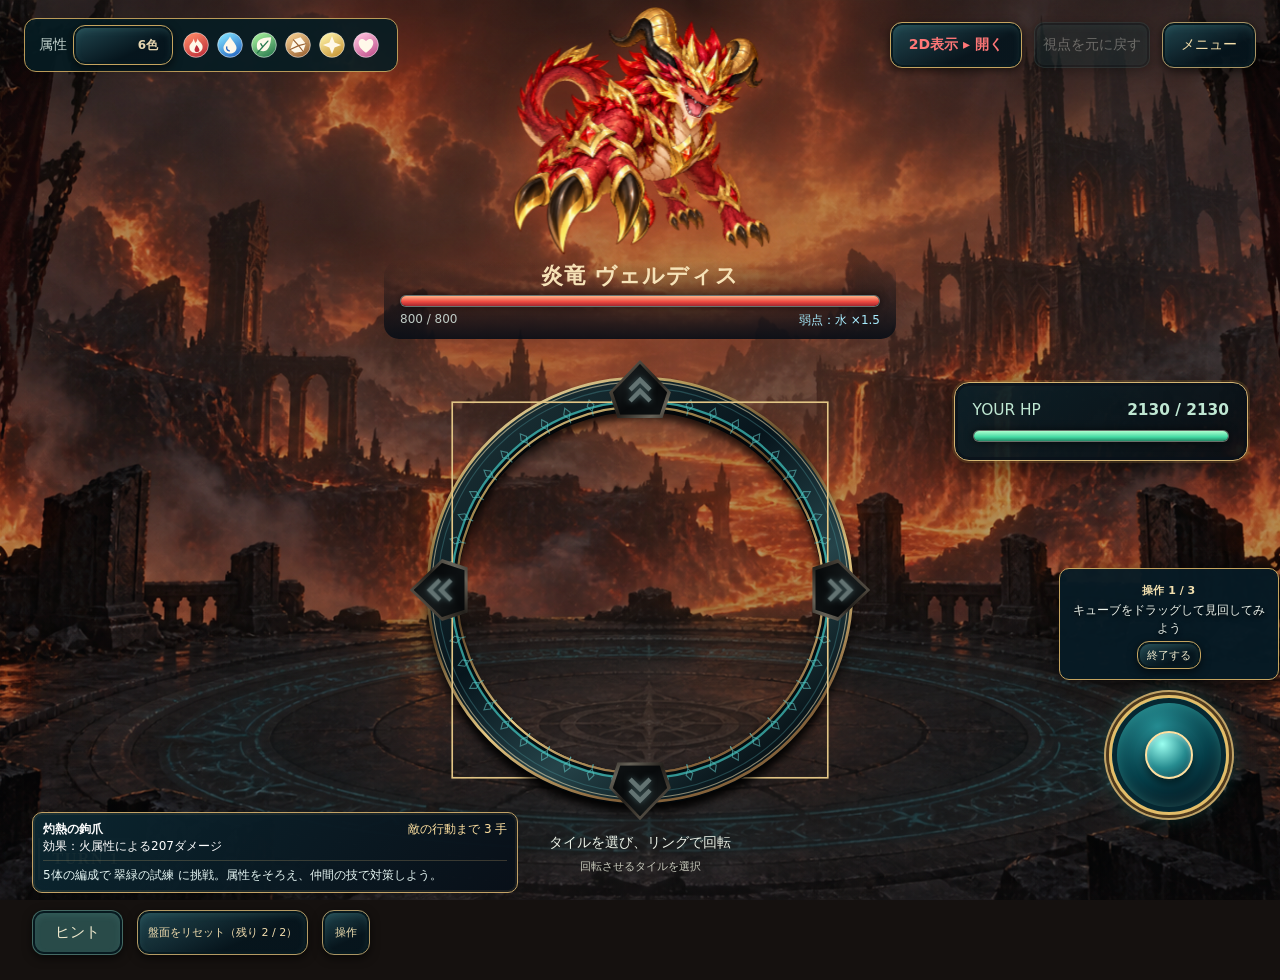
==== index.html @ c839b2e4 "Release stale pointer gestures without blocking cube controls" ====
<!doctype html>
<html lang="ja">
<head><base href="./stick/"><meta charset="utf-8"><meta name="viewport" content="width=device-width,initial-scale=1"><meta http-equiv="Cache-Control" content="no-cache, no-store, must-revalidate"><meta http-equiv="Pragma" content="no-cache"><meta http-equiv="Expires" content="0"><title>ルビモン — ルービックモンスター</title><link rel="stylesheet" href="styles.css?v=touch-arrow-queue-1"><style>#moveGuide,.board-help{display:none!important}</style></head>
<body><main>
<header><div><small>RUBIC MONSTERS</small><h1>ルビモン <span>ルービックモンスター</span></h1></div><span id="stage">BATTLE 1 / 3</span></header>
<canvas id="scene" aria-label="属性アイコンが並ぶ円図と3Dキューブ。回転ボタンで同属性を3つそろえます。"></canvas>
<section id="moveGuide" class="move-guide" aria-label="回転ガイド"><strong id="guideText" role="status">円の線・玉・キューブをタッチして回す層を選択</strong><div id="layerChoices"></div><div class="guide-actions"><button id="guideCCW">↺ 反時計回り</button><button id="guideCW">↻ 時計回り</button><button id="guideCancel">選択解除</button></div><small>水色が動く範囲。方向ボタンにカーソルを合わせると移動先を表示。時計回りは選んだ面を正面から見た向きです。</small></section>
<section class="panel">
<details class="squad-panel" open><summary>5体編成・ダンジョン／バランス試作</summary><p>異なる5体を選択。各キャラの固有能力は常時、技は1つ・クールタイム制。キャラ説明は基準値で、調整値は適用中の集計と戦闘に反映。変更は「編成で開始」で反映。</p><div id="squadSlots"></div><label>ダンジョン <select id="dungeonSelect"></select></label><button id="applySquad">編成で開始</button><p id="squadStats"></p><p id="dungeonTip"></p><small>編成にいない属性はそろえても攻撃なし（回復パネルはチーム回復力で回復）。雷は黄色。闇・鋼を使う場合はHard推奨。</small><details><summary>調整パラメータ・攻略比較</summary><div id="balanceKnobs"></div><button id="compareTeams">同じ条件で編成比較</button><div id="balanceReport" role="status"></div><p>比較条件：各編成が持つ攻撃属性を1列ずつ、各1回成立させた場合。盤面確率・技・耐久を含まない指標で、勝率ではありません。</p></details><details><summary>育成・課金設計の試案（実課金なし）</summary><p>全15体を試用開放。恒久的な攻撃力課金ではなく、攻略で獲得する別能力キャラによる編成の選択肢を中心にする。課金候補は攻略でも入手できるキャラの早期解放、外見・演出・編成保存枠。限定の必須能力や無敵の課金連打は作らない。</p><p>仮経済：1クリア30〜50素材、キャラ解放200素材（4〜7回）。初期キャラだけでも固定ダメージ・回復・妨害解除を用意。継続率・攻略率・編成偏りを実測してから価格や販売方式を検討する。売上効果は未検証。</p></details></details>
<section class="squad-skills"><strong>仲間の技</strong><div id="squadSkills"></div></section>
<div class="difficulty-settings"><label>難易度 <select id="difficulty"><option value="easy">Easy · 4色</option><option value="normal" selected>Normal · 6色</option><option value="hard">Hard · 9色</option></select></label><button id="applyDifficulty">この難易度で開始</button><small id="difficultyInfo">Normal · 6色で対戦中</small></div>
<button id="tutorialStart" class="tutorial-start">▶ 遊び方デモを見る</button>
<section class="rule-panel"><label>攻撃の基本条件 <select id="attackRule"><option value="all">すべての面</option><option value="visible">上・前・右の3面</option><option value="front">前面だけ</option></select></label><small>変更は次の対戦開始時に反映。色数とは別に難易度を調整できます。</small><p id="ruleStatus" role="status"></p><p id="obstacleStatus"></p><small id="enemyIntent"></small></section>
<section id="tutorial" class="tutorial" hidden aria-label="遊び方デモ">
<div class="tutorial-heading"><strong id="tutorialTitle"></strong><button id="tutorialExit">デモを終了</button></div>
<p id="tutorialText" aria-live="polite"></p><div class="turn-dots" id="turnDots"></div><button id="tutorialNext">次へ</button>
</section>
<section class="enemy-card"><span class="enemy-type" id="enemyElement"></span><div class="monster" id="monster"></div><h2 id="enemyName"></h2><div class="bar"><div id="enemyBar"></div></div><div class="hp-caption"><span id="enemyHp"></span><span id="weakness"></span></div><div id="damageText"></div></section>
<div class="player-hp"><span>YOUR HP</span><strong id="playerHp"></strong><div class="bar"><div id="playerBar"></div></div></div>
<div id="party" class="party"></div>
<section class="board-skills"><strong>キャラクタースキル</strong><div><button id="convertSkill">ウンディーネ：赤 → 青</button><button id="shuffleSkill">シルフ：シャッフル</button><button id="clockSkill">クロノ：このターン＋2手</button><button id="cleanseSkill">リベラ：妨害を全解除</button><button id="openSkill">アストラ：全ての面を解放</button></div><small>各2回／全3戦。手数消費なし。クロノは1ターン1回。全ての面の解放はこのターンだけ。スキル使用後は戻す履歴をリセット。</small></section>
<div class="readout"><span id="status" role="status"></span><span id="count"></span></div>
<button id="attack" class="attack">精霊攻撃</button>
<div id="battleLog" role="status"></div>
<div class="settings"><label>回転速度 <select id="speed"><option value="1100">ゆっくり</option><option value="650" selected>標準</option><option value="300">速い</option></select></label><label>敵の妨害 <select id="enemyObstacles"><option value="off" selected>OFF（初期値）</option><option value="on">ON</option></select></label><small>変更はすぐ反映。OFFにすると現在の妨害も解除します。敵の通常攻撃は継続します。</small><span>毎手自動攻撃 → 3手で敵が行動</span></div>
<div id="controls" class="controls"></div>
<div class="actions"><button id="undo">1手戻す</button><button id="hint">ヒント</button><button id="rescue" title="1戦2回。手数消費なし。色を再生成し、妨害・一時変換を解除。HP・技の待ち時間は戻しません。">再配置 2 / 2</button><button id="passTurn" hidden>敵の手番へ</button><button id="reset">最初から遊ぶ</button></div><p id="boardProof" role="status" style="font-size:11px;line-height:1.7;color:#dbcca7;order:9"></p>
<details class="obstacle-lab"><summary>試作ラボ：敵の妨害をすぐ試す</summary><p>手動テスト用です。敵の妨害設定がOFFでも、このボタンを押すと現在の盤面に妨害を発生させます。敵が自動で妨害するのは設定がONの場合だけです。</p><div><button data-obstacle="lock">ブロック固定</button><button data-obstacle="jam">お邪魔3個</button><button data-obstacle="seal">前面上段を封印</button><button data-obstacle="restrict">前面以外の攻撃禁止</button></div></details>
<details><summary>遊び方・妨害ルール</summary><p>1手回すたびに自動で攻撃・回復・面の技を判定します。通常は3手目の判定終了後に敵が行動します。クロノで敵が行動するまでの手数を2手増やせます。技だけの使用は手数を消費しません。攻撃結果が確定するため「1手戻す」は使えません。</p><p>攻撃可能な面で同属性3個の縦・横1列がそろうと攻撃。1面9個は通常攻撃3倍（旧デモのみ5倍）。ノクスは闇1面で現在HP割合攻撃も追加。対象外の面・封印されたマスを含む列・お邪魔石は攻撃も消去もできません。</p><p>固定されたブロックを含む層は回転できません。お邪魔石（×）は回せますが攻撃不可。列の封印はマスの位置に残り、移動してきた属性にも作用します。固定・封印・面制限は2ターン、お邪魔は解除まで残ります。</p><p>リベラは全妨害を解除し、お邪魔を通常属性に変えます。アストラは基本条件・敵の面制限をこのターンだけ無視できますが、列の封印や固定は解除しません。今回の試作はダンジョンごとに1戦。設定変更・再開始でHPとクールタイムを初期化します。</p></details>
</section></main><script src="engine.js?v=variable-cube-1"></script><script src="battle.js?v=even-lock-2"></script><script src="team.js?v=new-tactical-heroes-1"></script><script src="balance.js?v=combo-refill-1"></script><script src="portraits.js?v=simple-glyphs-2"></script><script src="game.js?v=effect-clock-4"></script><script src="lobby.js?v=variable-cube-1"></script><link rel="stylesheet" href="stick.css?v=orbit-trigger-10"><script src="stick.js?v=pointer-release-22"></script><script src="mobile-orbit.js?v=arena-2"></script><script src="menu.js?v=ring-ui-8"></script><script src="operation-help.js?v=ring-6"></script><link rel="stylesheet" href="arena.css?v=2"><script src="arena.js?v=1"></script><link rel="stylesheet" href="portrait.css?v=2"><script src="control-layout.js?v=1"></script><link rel="stylesheet" href="battle-feed.css?v=1"><script src="battle-feed.js?v=1"></script><link rel="stylesheet" href="ring-interface.css?v=2"><script src="ring-interface.js?v=2"></script></body></html>
---- styles.css ----
:root{color-scheme:dark;font-family:system-ui,"Yu Gothic",sans-serif;color:#dce8e8;background:#223036}*{box-sizing:border-box}body{margin:0;background:radial-gradient(ellipse at 50% 30%,#293a40,#1c282e);min-height:100vh}main{width:min(100%,640px);margin:auto;padding:18px 20px 28px}header{display:flex;align-items:center;justify-content:space-between;gap:12px}h1{font-size:15px;letter-spacing:.16em;font-weight:500;margin:0}header span{font-size:11px;color:#9fb0b5}canvas{display:block;width:100%;height:auto;aspect-ratio:600/700;touch-action:manipulation}.panel{border-top:1px solid #52626a;padding-top:14px}.readout{display:flex;justify-content:space-between;gap:12px;font-size:13px;color:#ddcba1;min-height:24px}.settings{display:flex;gap:20px;flex-wrap:wrap;margin:8px 0 14px;font-size:12px;color:#aebec2}select{background:#263a43;color:#e1e8e8;padding:5px;border:1px solid #516770;border-radius:4px}.controls{display:grid;grid-template-columns:repeat(3,minmax(0,1fr));gap:8px}.face-control{display:flex;border:1px solid #536670;border-radius:5px;overflow:hidden;align-items:center;background:#26363e}.face-control span{font-size:11px;white-space:nowrap;padding-left:9px;flex:1}.face-control i{display:inline-block;width:6px;height:6px;border-radius:50%;margin-right:5px}button{font:inherit;cursor:pointer;color:#dce8e8;background:#30434c;border:1px solid #58707a;border-radius:5px;padding:9px 12px;font-size:12px;touch-action:manipulation}button:hover{background:#435b64}button:focus-visible,select:focus-visible{outline:2px solid #f4cf76;outline-offset:2px}button:disabled{opacity:.4;cursor:default}.face-control button{border:0;border-radius:0;background:transparent;font-size:20px;padding:7px 9px}.face-control button:hover{background:#435b64}.actions{display:flex;flex-wrap:wrap;gap:7px;margin-top:14px}#shuffle{background:#b8aa7a;color:#17252a;border-color:#c8bb8e}#help{font-size:11px;line-height:1.9;color:#a8bbc0;margin-bottom:0}@media(max-width:420px){main{padding:14px 12px 24px}header span{font-size:10px}.controls{gap:5px}.face-control span{padding-left:5px;font-size:10px}.face-control button{padding:6px 7px}.settings{gap:10px}.actions button{flex:1;white-space:nowrap;padding:9px 7px}}
@media(min-width:800px){main{width:min(100%,1080px);display:grid;grid-template-columns:minmax(0,640px) minmax(280px,340px);gap:12px 24px;padding-top:20px}header{grid-column:1/-1}canvas{width:min(100%,calc((100dvh - 100px)*6/7));justify-self:center}.panel{align-self:center;border-top:0;border-left:1px solid #52626a;padding:10px 0 10px 24px}.controls{grid-template-columns:repeat(2,minmax(0,1fr))}.settings{gap:10px}.face-control span{padding-left:5px}.actions button{flex:1;white-space:nowrap}.actions{gap:8px}}
body{background:radial-gradient(ellipse at 25% 25%,#263c48,#111a2a 75%)}header small{font-size:9px;letter-spacing:.22em;color:#d5bd83}header h1{margin-top:5px;font-size:19px;letter-spacing:.13em}header h1 span{font-size:12px;margin-left:8px;color:#dfcba1}.panel{border-color:#63738444}.enemy-card{position:relative;text-align:center;padding:14px 16px 12px;border:1px solid #a3b3ca33;border-radius:15px;background:radial-gradient(ellipse at 50% 35%,#45516677,#192539)}.enemy-type{position:absolute;left:12px;top:12px;font-size:10px;color:#c7d3de}.enemy-card h2{font-size:16px;letter-spacing:.06em;margin:6px 0 12px}.monster{--monster:#769980;position:relative;width:100px;height:91px;margin:auto;filter:drop-shadow(0 9px 7px #0005);transition:opacity .3s}.monster-face{position:absolute;inset:14px 7px 0;background:var(--monster);border:3px solid #c1cdc370;border-radius:38% 38% 34% 34%;display:flex;justify-content:space-evenly;align-items:center}.monster-face i{width:18px;height:11px;background:#fff0a6;border:3px solid #252430;transform:rotate(12deg);border-radius:3px}.monster-face i+i{transform:rotate(-12deg)}.monster-face b{position:absolute;bottom:4px;font-size:31px;color:#21283a}.horn{position:absolute;top:0;width:29px;height:43px;background:#cad2c0;clip-path:polygon(0 0,100% 65%,60% 100%)}.left-horn{left:2px;transform:rotate(-12deg)}.right-horn{right:2px;transform:scaleX(-1) rotate(-12deg)}.monster.hit{animation:hit .45s}.monster.defeated{opacity:.2}@keyframes hit{20%,60%{transform:translateX(-7px);filter:brightness(2)}40%,80%{transform:translateX(7px)}}.bar{height:7px;border-radius:10px;overflow:hidden;background:#0d1423}.bar>div{width:100%;height:100%;background:linear-gradient(90deg,#f29766,#ec6671);transition:width .4s}.hp-caption{display:flex;justify-content:space-between;gap:8px;font-size:10px;color:#c8d5e1;margin-top:6px}#damageText{font-size:15px;font-weight:bold;color:#ffe392;min-height:21px;margin-top:5px}.player-hp{display:flex;flex-wrap:wrap;justify-content:space-between;gap:5px;margin:12px 0;font-size:11px;color:#bfe7d2}.player-hp .bar{width:100%}.player-hp .bar>div{background:linear-gradient(90deg,#52b997,#a5f0bb)}.party{display:grid;grid-template-columns:repeat(6,minmax(0,1fr));gap:5px;margin:10px 0}.party>div{display:grid;justify-items:center;background:#c3d2ff09;border:1px solid #ffffff15;border-radius:8px;padding:2px}.party canvas{aspect-ratio:1;max-width:100%}.party span{font-size:10px;color:#c5d0db;margin-bottom:4px}.attack{width:100%;background:linear-gradient(105deg,#dbb372,#f6dc9c);color:#30263b;font-weight:bold;font-size:14px;border:0;min-height:42px}.attack:hover{background:#ffe7b5}.readout{font-size:11px;align-items:center;margin:12px 0 6px}.readout #count{white-space:nowrap;color:#c4dbec}.settings{align-items:center;font-size:10px;margin:12px 0 8px}.settings select{font-size:11px;padding:3px}#battleLog{font-size:11px;line-height:1.65;color:#d6c9b3;min-height:38px;margin-top:7px}.controls{gap:5px}.face-control button{padding:4px 9px}.actions{margin-top:8px}details{font-size:11px;color:#a9becd;line-height:1.8;margin-top:12px}summary{cursor:pointer;color:#d4c8a8}details p{margin:8px 0}@media(min-width:800px){main{grid-template-columns:minmax(0,640px) minmax(310px,360px)}.panel{padding-top:0;padding-bottom:0;align-self:start}.controls{grid-template-columns:repeat(3,minmax(0,1fr))}.face-control button{padding:4px 5px;font-size:17px}.face-control span{font-size:10px}#scene{align-self:start;position:sticky;top:20px}.enemy-card{padding-top:10px}.monster{height:78px;width:90px}}@media(max-width:799px){.enemy-card{margin-top:10px}.panel{padding-top:8px}#scene{max-height:none}header h1{font-size:15px}.party canvas{width:40px!important;height:40px!important}}
@media(max-width:799px){main{display:flex;flex-direction:column;gap:8px}.panel{display:contents}header{order:0}.enemy-card{order:1;display:grid;grid-template-columns:65px 1fr;column-gap:10px;padding:8px 12px;margin:4px 0 0;text-align:left}.enemy-type{display:none}.monster{grid-row:1/4;width:63px;height:62px;align-self:center}.monster-face{inset:12px 0 0;border-width:2px}.monster-face i{width:13px;height:9px}.horn{width:21px;height:30px}.enemy-card h2{margin:0 0 5px;font-size:13px;align-self:end}.enemy-card .bar,.hp-caption{grid-column:2}.hp-caption{font-size:9px}#damageText{position:absolute;right:12px;top:4px;font-size:11px;pointer-events:none}.player-hp{order:2;margin:0;font-size:10px}#scene{order:3}.party{order:4;margin:0}.readout{order:5;margin:0}.attack{order:6}#battleLog{order:7;margin:0;min-height:20px}.settings{order:8;margin:0}.controls{order:9}.actions{order:10;margin:0}details{order:11;margin:0}.party canvas{width:32px!important;height:32px!important}}
.party small{font-size:7px;white-space:nowrap;color:#d3d9e2;margin-bottom:5px}@media(max-width:799px){#damageText{position:static;grid-column:2;font-size:11px;min-height:0;margin:0}.enemy-card:has(#damageText:empty) #damageText{display:none}}
.tutorial-start{width:100%;margin-bottom:10px;background:#354868;border-color:#b2c8fa;color:#eef4ff;font-weight:bold}.tutorial{padding:14px;border:1px solid #e6ca88;border-radius:12px;background:#29354a;margin-bottom:12px;box-shadow:0 0 24px #eccb7810}.tutorial-heading{display:flex;align-items:center;justify-content:space-between;gap:8px}.tutorial-heading strong{font-size:11px;color:#ffe5a8}.tutorial-heading button{font-size:10px;padding:5px;white-space:nowrap}.tutorial p{font-size:12px;line-height:1.8;color:#edf2fc;margin:10px 0;min-height:64px}.turn-dots{font-size:11px;letter-spacing:.04em;color:#ffe09b;margin:8px 0}#tutorialNext{width:100%;background:#dcc28a;color:#192539;font-weight:bold}.tutorial[hidden],.tutorial-start[hidden]{display:none}.tutorial-mode .settings,.tutorial-mode .controls,.tutorial-mode .actions,.tutorial-mode details{display:none}@media(max-width:799px){.tutorial-start,.tutorial{order:0;margin:0}.tutorial{position:sticky;top:4px;z-index:4;padding:10px}.tutorial p{min-height:0;margin:6px 0;font-size:11px}.tutorial-heading strong{font-size:10px}.tutorial-mode #scene{order:3}}
@media(max-width:799px){.tutorial-mode #scene{width:min(100%,max(250px,calc((100dvh - 350px)*6/7)));align-self:center}.tutorial-mode .party{display:none}.tutorial-mode .readout{margin-top:0}}
#battleEffects{position:fixed;inset:0;width:100vw;height:100vh;max-width:none;aspect-ratio:auto;pointer-events:none;z-index:30}#damageText{transition:color .2s}.monster.hit{animation:impact-hit .6s ease-out}@keyframes impact-hit{0%{filter:brightness(2.8) drop-shadow(0 0 18px #ffd993);transform:scale(1.12)}15%,45%{transform:translateX(-9px) rotate(-4deg)}30%,60%{transform:translateX(9px) rotate(4deg)}100%{transform:none}}@media(prefers-reduced-motion:reduce){.monster.hit{animation:none}.bar>div{transition:none}}
.monster{width:min(100%,290px);height:158px;filter:drop-shadow(0 6px 10px #0005)}.dragon-art{display:block;width:100%;height:100%;overflow:visible}.dragon-wings{transform-origin:185px 110px;animation:dragon-breathe 4.5s ease-in-out infinite}.dragon-core{animation:core-glow 2.8s ease-in-out infinite}@keyframes dragon-breathe{50%{transform:scaleY(.95) translateY(3px)}}@keyframes core-glow{50%{opacity:.65}}@media(max-width:799px){.enemy-card{grid-template-columns:126px minmax(0,1fr);gap:3px 10px;min-height:97px}.monster{width:126px;height:86px;grid-row:1/5}.enemy-card h2{font-size:12px}.hp-caption{flex-wrap:wrap;gap:2px}.enemy-card .bar{min-width:0}.tutorial-mode #scene{width:min(100%,max(250px,calc((100dvh - 375px)*6/7)))}}@media(prefers-reduced-motion:reduce){.dragon-wings,.dragon-core{animation:none}}
.difficulty-settings{display:flex;flex-wrap:wrap;align-items:center;gap:7px;margin:0 0 12px;font-size:12px}.difficulty-settings small{width:100%;color:#aebed0;font-size:10px}.difficulty-settings button{padding:6px 8px;font-size:11px}.board-skills{margin:10px 0;padding:10px;border:1px solid #6986b266;border-radius:9px;background:#263b563f}.board-skills strong{font-size:11px;color:#c7daf9}.board-skills>div{display:grid;grid-template-columns:1fr 1fr;gap:6px;margin:7px 0}.board-skills button{font-size:10px;padding:9px 4px;line-height:1.6}.board-skills small{font-size:9px;color:#aebed0;line-height:1.7;display:block}.tutorial-mode .difficulty-settings,.tutorial-mode .board-skills{display:none}.board-change{animation:board-shine .6s}@keyframes board-shine{40%{filter:brightness(1.65)}}@media(max-width:799px){.difficulty-settings{order:0;margin:0}.board-skills{order:5;margin:0}.party canvas{width:min(32px,100%)!important;height:auto!important}}@media(prefers-reduced-motion:reduce){.board-change{animation:none}}
.party canvas{height:auto!important}
@media(min-width:800px){.move-guide{left:auto!important;right:16px;transform:none!important;width:340px!important}}
.squad-panel{margin-bottom:12px;padding:12px;border:1px solid #70b8bc77;border-radius:12px;background:#16313e;font-size:12px}.squad-panel summary{cursor:pointer;font-weight:bold}.squad-panel p{line-height:1.7}.squad-panel small{display:block;line-height:1.7;color:#bbd1d4}.squad-panel label{display:flex;gap:8px;align-items:center;justify-content:space-between;margin:8px 0}.squad-panel select{min-width:0;max-width:78%;font-size:12px}.squad-panel input{width:70px;background:#13242e;color:white;border:1px solid #617983;border-radius:4px;padding:6px}.squad-panel details{margin-top:12px}.squad-panel #squadSlots>div{padding-bottom:8px;border-bottom:1px solid #ffffff16}.squad-skills{font-size:12px;margin:10px 0}.squad-skills button{display:block;width:100%;text-align:left;line-height:1.5;margin-top:5px}.board-skills{display:none}.tutorial-mode .squad-panel,.tutorial-mode .squad-skills{display:none}.party span{font-size:9px;overflow-wrap:anywhere}@media(max-width:799px){.squad-panel{order:7}.squad-skills{order:5}}
.move-guide{position:fixed;bottom:10px;left:50%;transform:translateX(-50%);z-index:20;width:min(560px,calc(100% - 24px));padding:10px 14px;background:#142d3af5;border:1px solid #83f5ff88;border-radius:12px;box-shadow:0 5px 24px #0008;font-size:12px}.move-guide strong{display:block}.move-guide small{display:block;color:#b5cbd0;line-height:1.5;font-size:10px;margin-top:5px}.guide-actions,#layerChoices{display:flex;gap:6px;flex-wrap:wrap;margin-top:6px}.guide-actions button{min-height:42px;flex:1;white-space:nowrap;padding:7px}.move-guide [aria-pressed=true]{background:#226778;border-color:#83f5ff}.move-guide button:focus-visible{outline:2px solid #83f5ff}body{padding-bottom:200px}.tutorial-mode .move-guide{display:none}#scene{cursor:pointer}
.monster{height:230px;filter:none}.enemy-sprite{display:block;width:100%;height:100%;object-fit:contain;transform-origin:52% 75%;animation:enemy-idle 4.6s ease-in-out infinite;will-change:transform;user-select:none}.monster.defeated .enemy-sprite{animation-play-state:paused}@keyframes enemy-idle{0%,100%{transform:translateY(2px) rotate(-.6deg) scale(.98)}50%{transform:translateY(-4px) rotate(.6deg) scale(1.015)}}@media(max-width:799px){.monster{height:114px}.enemy-sprite{animation-duration:5.2s}}@media(prefers-reduced-motion:reduce){.enemy-sprite{animation:none;will-change:auto}}
.rule-panel{padding:10px 12px;margin-bottom:12px;background:#183544;border:1px solid #5b869777;border-radius:10px;font-size:11px}.rule-panel label{display:flex;justify-content:space-between;align-items:center;gap:8px}.rule-panel select{font-size:11px;max-width:65%}.rule-panel small{display:block;font-size:10px;line-height:1.7;color:#aec6d0;margin-top:5px}#ruleStatus{color:#e7db9e;font-weight:bold;margin:8px 0 4px;line-height:1.6}#obstacleStatus{color:#ffb8c7;margin:4px 0;line-height:1.7}.obstacle-lab>div{display:grid;grid-template-columns:repeat(2,minmax(0,1fr));gap:6px}.obstacle-lab button{font-size:10px}.tutorial-mode .rule-panel{display:none}.attack:disabled{opacity:.6}.board-skills>div button:last-child{grid-column:1/-1}@media(max-width:799px){.rule-panel{order:2;margin:0}.player-hp{order:2}.rule-panel label{flex-wrap:wrap}header h1{font-size:21px}header h1 span{font-size:10px}.tutorial-mode header h1{font-size:18px}}

/* Battle chamber: deliberate visual hierarchy, compact controls. */
:root{color:#eee3cd;background:#15110f}
body{padding-bottom:0;background:radial-gradient(ellipse at 30% 15%,#34413d 0,#1e2222 40%,#100e0c 100%);background-attachment:fixed}
main{width:min(1180px,100%);padding:24px;display:grid;grid-template-columns:minmax(0,1fr) 350px;gap:20px 26px}
header{grid-column:1/-1;padding:0 4px 17px;border-bottom:1px solid #a7864d66}
header small{color:#ba975b;letter-spacing:.3em}header h1{font-family:Georgia,"Yu Mincho",serif;font-size:28px;color:#f2ddb1;font-weight:700;text-shadow:0 2px 3px #000}header h1 span{color:#b1a188}#stage{white-space:nowrap;border:1px solid #806237;padding:8px 12px;border-radius:4px;color:#e3c78a;background:#231e18}
.board-shell{position:sticky;top:16px;align-self:start;min-width:0;padding:16px 12px 12px;border:1px solid #c09a57;border-radius:18px;background:radial-gradient(ellipse at 50% 35%,#28494b,#142e33 65%,#101f24);box-shadow:0 0 0 4px #35271e,0 0 0 6px #79603a,0 16px 36px #0008,inset 0 0 55px #020b0da8}
.board-heading{text-align:center;display:grid;gap:4px;padding-top:3px}.board-heading span{font-size:9px;letter-spacing:.28em;color:#a99063}.board-heading strong{font:700 19px "Yu Mincho",serif;letter-spacing:.15em;color:#e3cfaa}
#scene{position:static;width:100%;max-height:none;aspect-ratio:600/700;cursor:pointer;touch-action:manipulation}
.board-help{text-align:center;font-size:11px;color:#b5c3bf;margin:0 0 4px;line-height:1.7}
.panel{display:flex;flex-direction:column;gap:10px;padding:0;border:0;min-width:0;align-self:start}
.enemy-card{margin:0;padding:12px 18px 10px;border-radius:12px;border:1px solid #a48043;background:radial-gradient(ellipse at 50% 40%,#78422e66,#221b19 75%);box-shadow:inset 0 0 0 3px #31271d,0 8px 18px #0005}
.enemy-card h2{font-family:"Yu Mincho",serif;font-size:19px;color:#f3d79d;margin:0 0 10px}.enemy-type{color:#d2ac75}.monster{height:170px;width:100%;max-width:290px}
.hp-caption{color:#c3bba9}.bar{height:8px;border:1px solid #8e714044;background:#100f0d;box-shadow:inset 0 2px 4px #000}
#damageText:empty{display:none}#damageText{min-height:0}
.player-hp{margin:0;padding:0 3px;font-size:11px}
.rule-panel{margin:0;padding:8px 12px;background:#151f20;border:1px solid #5c645344;border-radius:6px;font-size:10px}
#ruleStatus{margin:0;font-size:11px;color:#d8cca6}#obstacleStatus{margin:2px 0}#enemyIntent{font-size:10px;color:#a9b5b1}
.readout{margin:0;padding:2px 3px;font-size:12px}.readout #count{color:#f6d58a;font-size:14px;font-weight:700}
button{border:1px solid #88704d;background:linear-gradient(#3b3a32,#272922);color:#e6d9bf;border-radius:6px;min-height:36px;box-shadow:inset 0 1px #ffffff10}
button:hover:not(:disabled){background:linear-gradient(#56513f,#353c32);border-color:#ddbd79;color:#fff0c9}
.attack{min-height:50px;margin:0;border:2px solid #d1a658;border-radius:10px;background:linear-gradient(135deg,#285b67,#163c48 50%,#27606a);color:#fff0c7;font-size:17px;letter-spacing:.12em;text-shadow:0 2px 2px #000;box-shadow:inset 0 0 0 2px #0d2830,0 3px 10px #0005}
.attack:hover:not(:disabled){background:linear-gradient(135deg,#387d87,#235b69);border-color:#f4d794}.attack:disabled{opacity:.45}
#battleLog{margin:0;min-height:0;font-size:11px;color:#b6aa96;line-height:1.8}
#party,.board-skills{display:none}
.squad-skills{margin:4px 0 0}.squad-skills>strong{display:block;font-family:"Yu Mincho",serif;color:#d8bd87;font-size:13px;letter-spacing:.15em;padding:0 3px 6px}
#squadSkills{display:grid;gap:6px}.squad-skills button{position:relative;margin:0;padding:9px 70px 9px 14px;min-height:55px;border:1px solid #756447;border-left:4px solid var(--element);background:linear-gradient(110deg,#38342a,#202726);box-shadow:inset 0 1px #cdbb8817}
.skill-name{display:block;font-size:12px;font-weight:bold;color:#eaddc1}.skill-name em{font-size:9px;font-style:normal;margin-left:8px;color:var(--element)}.skill-description{display:block;font-size:10px;color:#b7bbb0;margin-top:2px}.skill-ready{position:absolute;right:10px;top:50%;transform:translateY(-50%);font-size:10px;color:#e8ce8f}
.actions{margin:0;gap:6px}.actions button{flex:1;font-size:10px;white-space:nowrap}
details{color:#b9b3a5;font-size:11px;line-height:1.8}
.squad-panel,.settings-drawer{margin:0;padding:12px;background:#201e19;border:1px solid #66553a;border-radius:8px}
summary{color:#dbc497;line-height:1.7;min-height:22px}details[open]>summary{margin-bottom:10px}
.squad-panel select,select{background:#172526;border-color:#6c654e;color:#dfdccd;max-width:100%;font-size:11px}
.squad-panel small{color:#adaf9e}.settings-drawer>label{display:flex;gap:8px;align-items:center;flex-wrap:wrap}.settings-drawer>small{display:block;color:#999f93;font-size:10px;margin:6px 0}
.settings-drawer .settings{font-size:11px}.controls{grid-template-columns:repeat(3,minmax(0,1fr));gap:5px}
.face-control{background:#232d2c;border-color:#665c45}.face-control button{min-height:36px}
.tutorial-start{margin:12px 0 0;background:#324541;border-color:#84734e}
.move-guide{position:static!important;left:auto!important;right:auto!important;bottom:auto!important;transform:none!important;width:100%!important;margin:0 0 10px;padding:12px;box-shadow:none;background:#10292bf0;border:1px solid #97bdb080;border-radius:8px}
.move-guide[hidden]{display:none}.move-guide strong{font-size:11px;color:#e3dbc1}.move-guide small{font-size:10px;color:#a9bcb5}.move-guide [aria-pressed=true]{background:#31594e;border-color:#b7d6b2}
.tutorial{margin:0;background:#233d39}.tutorial-mode .settings-drawer{display:none}
@media(max-width:850px){
main{padding:16px 12px 24px;display:flex;flex-direction:column;gap:12px;width:min(620px,100%)}
header{order:0;padding-bottom:10px}header h1{font-size:24px;white-space:nowrap}header h1 span{display:block;font-size:9px;letter-spacing:.03em;margin:4px 0 0;white-space:nowrap}#stage{font-size:9px;padding:6px}
.panel{display:contents}.enemy-card{order:1;display:grid;grid-template-columns:110px minmax(0,1fr);gap:3px 12px;padding:8px 14px;text-align:left;min-height:100px}
.monster{grid-row:1/5;width:110px;height:100px}.enemy-card h2{font-size:16px;align-self:end;margin:0 0 4px}.enemy-type{display:none}
.enemy-card .bar,.enemy-card .hp-caption,#damageText{grid-column:2}.hp-caption{font-size:10px;flex-wrap:wrap}
.player-hp{order:2}.board-shell{order:3;position:static;margin:3px 4px;padding:10px 5px}.board-heading strong{font-size:16px}.board-heading span{font-size:8px}
.rule-panel{order:4}.readout{order:5}.attack{order:6}#battleLog{order:7}.squad-skills{order:8}.actions{order:9}.squad-panel{order:10}.settings-drawer{order:11}.tutorial{order:2}
.board-help{font-size:10px}.guide-actions button{font-size:11px;padding:7px 4px}.squad-skills button{min-height:58px}
}
@media(prefers-reduced-motion:reduce){.enemy-sprite,.monster.hit,.board-change{animation:none;will-change:auto}}
.cube-drag-hint{display:flex;align-items:center;justify-content:center;gap:10px;margin:8px auto 4px;color:#eed9a5;pointer-events:none;user-select:none;font-size:12px;line-height:1.5}
.cube-drag-hint svg{width:52px;height:40px;flex:none;overflow:visible;fill:none;stroke:currentColor;stroke-width:2;stroke-linecap:round;stroke-linejoin:round}
.cube-drag-hint .swipe-track{opacity:.45}.cube-drag-hint .swipe-finger{fill:#203c3d;animation:cube-swipe 2.4s ease-in-out infinite;transform-origin:32px 38px}
.cube-drag-hint small{display:block;color:#a9bcb5;font-size:10px}.cube-drag-hint span{white-space:nowrap}
.cube-drag-hint.is-complete{display:none}.tutorial-mode .cube-drag-hint{visibility:hidden}
@keyframes cube-swipe{0%,100%{transform:translateX(-6px) rotate(-8deg)}50%{transform:translateX(6px) rotate(8deg)}}
@media(prefers-reduced-motion:reduce){.cube-drag-hint .swipe-finger{animation:none}}
@media(max-width:600px){
main{padding:8px 4px 16px;gap:6px}.board-shell{margin:0;padding:5px 0;border-radius:12px}.board-heading{padding:2px 0;margin:0}.board-heading span{display:none}.board-heading strong{font-size:13px}
.enemy-card{min-height:76px;padding:5px 8px;grid-template-columns:80px minmax(0,1fr)}.monster{width:80px;height:72px}.enemy-card h2{font-size:14px}.player-hp{padding:0 6px}
.cube-drag-hint{margin:0 auto;gap:6px;font-size:11px}.cube-drag-hint svg{width:38px;height:30px}#viewReset{margin:3px auto!important}.board-shell>small{display:none!important}
}
/* Mobile battle surface: retain controls and live results, move prose into disclosure. */
@media(max-width:600px){
main{padding:2px 2px 10px;gap:3px}header,.board-heading{display:none!important}
.lobby-nav{gap:4px!important}.lobby-nav button{min-height:36px!important;padding:4px!important;font-size:11px}
.board-shell{padding:0;margin:0;border:0;border-radius:0;box-shadow:none;background:transparent}
.enemy-card{min-height:148px;grid-template-columns:minmax(0,147px) minmax(85px,1fr);padding:6px 8px;gap:3px 8px}.monster{width:147px;max-width:100%;height:136px}.enemy-card h2{font-size:12px;margin:0}.hp-caption{font-size:9px}
.player-hp{font-size:10px;margin:0 0 8px;padding:6px 8px 8px;min-height:36px;flex-shrink:0;background:#172322;border-radius:6px}.player-hp .bar{height:4px;margin-top:2px}
.board-shell{margin-top:8px;padding-top:8px;flex-shrink:0}#scene{display:block}
.cube-drag-hint span{display:none}
#viewReset{min-height:30px;padding:3px 10px!important;margin:0 auto!important}.readout{padding:2px 4px;margin:0;justify-content:flex-end}.readout #status{display:none}
.mobile-battle-details{order:10;margin:0;padding:4px 8px;border:1px solid #66553a;border-radius:6px}.mobile-battle-details summary{margin:0!important;min-height:28px;display:flex;align-items:center}
.mobile-battle-details .rule-panel{margin:4px 0}.mobile-battle-details #boardProof{margin:4px 0!important}
}
.board-shell .cube-drag-hint{position:absolute;right:auto;bottom:auto;transform:translate(-50%,-50%);margin:0;padding:8px;border-radius:50%;background:#102526cc;border:1px solid #e6ce9780;z-index:3;opacity:1;pointer-events:none;box-shadow:0 2px 10px #0006}
.board-shell .cube-drag-hint span{display:none}.board-shell .cube-drag-hint svg{width:48px;height:40px}
.board-shell .cube-drag-hint.arrow-step{padding:6px 9px;border-radius:12px;background:#17383be8;border-color:#ffe099;box-shadow:0 0 18px #f4c85b42}.board-shell .cube-drag-hint.arrow-step svg{width:42px;height:34px}.board-shell .cube-drag-hint.arrow-step span{display:block;font-size:10px;color:#ffeba9;line-height:1.3}.board-shell .cube-drag-hint.arrow-step small{font-size:8px;color:#c1d4ce}.tap-finger{fill:#203c3d;animation:arrow-tap 1.15s ease-in-out infinite;transform-origin:39px 26px}.tap-ring{opacity:.8;animation:arrow-ring 1.15s ease-in-out infinite}@keyframes arrow-tap{0%,100%{transform:translateX(5px) scale(1)}45%{transform:translateX(-3px) scale(.9)}}@keyframes arrow-ring{0%,100%{opacity:.35}45%{opacity:1}}
.orbit-toggle{display:block;margin:0 auto 8px;padding:7px 18px;min-height:36px;border:1px solid #947c50;border-radius:8px;background:#203331;color:#ead5a4;font-size:12px;white-space:nowrap}
.orbit-toggle:focus-visible{outline:2px solid #83f5ff;outline-offset:2px}
.victory-screen[hidden]{display:none}.victory-screen{position:fixed;inset:0;z-index:100;display:grid;place-items:center;overflow:hidden;padding:20px;background:radial-gradient(circle at 50% 42%,#81621a99,#081517ed 58%);isolation:isolate}
.victory-rays{position:absolute;width:min(130vw,950px);aspect-ratio:1;border-radius:50%;background:repeating-conic-gradient(from 0deg,#ffe69b00 0 8deg,#ffe69b36 9deg 12deg);filter:blur(1px);animation:victory-spin 16s linear infinite;z-index:-1}
.victory-panel{width:min(92vw,480px);padding:34px 24px 24px;text-align:center;border:2px solid #e3be67;border-radius:22px;background:linear-gradient(155deg,#183b39f5,#121b1cf5);box-shadow:0 0 0 5px #3e2e1b,0 0 70px #ffd76a66,inset 0 0 40px #f6c85b18;color:#f4e7c1}
.victory-panel>small{letter-spacing:.35em;color:#e6c46f}.victory-panel h2{margin:5px 0;font:700 clamp(38px,12vw,72px) Georgia,serif;color:#fff0ad;text-shadow:0 3px 0 #92661f,0 0 25px #ffdd72}.victory-panel>p{margin:0 0 22px;color:#fff}
.victory-stats{display:grid;grid-template-columns:repeat(3,1fr);gap:7px}.victory-stats span{padding:10px 4px;border:1px solid #b6975470;border-radius:9px;background:#08171688;font-size:10px}.victory-stats strong{display:block;margin-top:5px;font-size:19px;color:#ffe59b}
.victory-actions{display:flex;gap:9px;margin-top:22px}.victory-actions button{flex:1;min-height:44px}.victory-actions button:first-child{background:#d3a94f;color:#17201e;font-weight:700}.victory-screen.reveal .victory-panel{animation:victory-panel-in .9s cubic-bezier(.2,.8,.2,1) both}.victory-screen.reveal:after{content:"";position:absolute;inset:-20%;z-index:-1;background:radial-gradient(circle,#fff8 0 2%,transparent 3%) 0 0/70px 70px;animation:victory-sparks 1.8s ease-out both}
@keyframes victory-panel-in{0%{opacity:0;transform:scale(.55) translateY(50px);filter:brightness(3)}60%{transform:scale(1.06)}100%{opacity:1;transform:scale(1)}}@keyframes victory-spin{to{transform:rotate(360deg)}}@keyframes victory-sparks{0%{opacity:0;transform:scale(.5)}25%{opacity:1}100%{opacity:.25;transform:scale(1.5)}}
@media(prefers-reduced-motion:reduce){.victory-rays,.victory-screen.reveal .victory-panel,.victory-screen.reveal:after{animation:none}}
.board-actions{display:flex;justify-content:space-between;align-items:flex-end;gap:8px;padding:8px 4px;flex-wrap:wrap}
.board-left-actions{display:flex;flex-direction:row;align-items:stretch;gap:8px}
.board-left-actions #hint{min-height:40px;padding:8px 10px;font-size:11px;white-space:nowrap}
.board-actions #rescue,.board-actions #viewReset{margin:0!important;min-height:40px;padding:8px 10px!important;font-size:11px;white-space:nowrap}
.board-actions #rescue{border-color:#b49b64;color:#f2ddae}
.combo-celebration{position:fixed;left:50%;top:38%;z-index:60;transform:translate(-50%,-50%);pointer-events:none;opacity:0;text-align:center;width:min(92vw,460px);padding:18px 12px;background:radial-gradient(ellipse,#153b43ed,transparent 72%);color:#ffe9a4;text-shadow:0 2px 3px #000,0 0 18px #efb04b}
.combo-celebration strong{display:block;font:bold clamp(22px,6vw,38px) Georgia,serif;letter-spacing:.04em}.combo-celebration span{display:block;margin-top:5px;font-size:18px;color:#fff}
.combo-celebration.active{animation:combo-reveal 2s ease-out both}
@keyframes combo-reveal{0%{opacity:0;transform:translate(-50%,-50%) scale(.7)}15%,70%{opacity:1;transform:translate(-50%,-50%) scale(1)}100%{opacity:0;transform:translate(-50%,-55%) scale(1.04)}}
@media(prefers-reduced-motion:reduce){.combo-celebration.active{animation:combo-quiet 2s both}@keyframes combo-quiet{0%,85%{opacity:1}100%{opacity:0}}}
/* Keep HP in a separate, non-overlapping row at every stacked-layout width. */
@media(max-width:850px){
.player-hp{position:relative;z-index:1;flex:0 0 auto;min-height:42px;margin:0;padding:8px 10px 10px;background:#142422;border:1px solid #49645b;border-radius:7px;isolation:isolate}
.player-hp .bar{flex:0 0 100%;margin-top:4px}
.board-shell{position:relative;flex:0 0 auto;margin-top:20px;padding-top:8px;clear:both}
#scene{display:block;position:static}
}
.interface-version-marker{--version:ui-800-1}
/* Battle interface: consistent spacing, restrained metals and readable controls. */
:root{color-scheme:dark;--ui-text:#f1eee5;--ui-muted:#a4b6b4;--ui-gold:#d6b873;--ui-line:#ffffff18}
body{background:radial-gradient(ellipse at 50% 0,#203b40 0,#101e23 48%,#0a1419 100%);color:var(--ui-text);font-family:system-ui,-apple-system,"Segoe UI","Yu Gothic",sans-serif}
main{max-width:1120px;gap:20px;padding:24px}
button{border-radius:10px;border-color:#a5bdb02c;background:linear-gradient(180deg,#2a3e40,#1b2d31);min-height:44px;box-shadow:inset 0 1px #ffffff0d;color:#e4eeeb;transition:background .16s,border-color .16s,transform .16s;touch-action:manipulation}
button:active:not(:disabled){transform:translateY(1px)}button:focus-visible,summary:focus-visible{outline:2px solid #74dacd;outline-offset:3px}button:disabled{opacity:.42}
.lobby-nav{gap:8px!important;padding:0!important;margin:0!important}.lobby-nav button{min-height:44px!important;background:#14282d;border:1px solid var(--ui-line);font-weight:600;letter-spacing:.03em}.lobby-nav .challenge-toggle:not(.line-challenge){grid-column:1}
.board-shell{border:1px solid #73948b38;border-radius:20px;padding:16px 12px 12px;background:radial-gradient(ellipse at 50% 55%,#23434855,transparent 65%),#11262b;box-shadow:0 16px 50px #0003,inset 0 1px #fff08}
.board-heading{padding:6px 0 12px}.board-heading strong{font-size:17px;letter-spacing:.12em}.board-heading span{color:var(--ui-muted)}
.board-shell>.readout{display:flex;justify-content:flex-end;padding:8px 12px;margin:0 0 6px;border-bottom:1px solid var(--ui-line)}.board-shell>.readout #count{font-size:13px;color:#e7ce94}.board-shell>.readout #status{display:none}
.orbit-toggle{margin:4px auto 0;min-height:36px;padding:6px 16px;background:#172e33;border:1px solid #74948944;border-radius:20px;color:#bfcfca;font-size:11px}
.enemy-card{position:relative;border:1px solid #b6985b55;border-radius:16px;padding:16px;background:radial-gradient(ellipse at 20% 60%,#8e4a242b,transparent 65%),linear-gradient(130deg,#29312c,#1a2528);box-shadow:inset 0 1px #ead9a51a,0 8px 24px #0002;overflow:hidden}
.enemy-card h2{font-size:19px;letter-spacing:.05em;color:#f6e3b8}.enemy-card .bar{height:9px;background:#0c171b;border:0;border-radius:8px}.enemy-card .bar>div{background:linear-gradient(90deg,#cc6856,#f29c72);box-shadow:0 0 12px #fa8e4933}.hp-caption{font-size:11px;color:#bfcbc5;gap:8px}.player-hp{border:1px solid #699e8626;background:#142c2b;padding:10px 12px;border-radius:10px;font-size:11px;margin:0}.player-hp .bar{height:6px;margin-top:6px;border:0}
.squad-skills{margin:6px 0}.squad-skills>strong{font:600 12px system-ui;color:#b8cac3;letter-spacing:.08em;padding:4px 2px 10px}
#squadSkills{gap:5px}.squad-skills button{border:1px solid #ffffff14;border-left:3px solid var(--element);border-radius:9px;min-height:46px;padding:6px 58px 6px 11px;background:linear-gradient(115deg,#263c3d,#182c31);text-align:left;line-height:1.25}.skill-name{font-size:12px;color:#f1f2e9;line-height:1.25}.skill-name em{font-size:9px}.skill-description{font-size:10px;line-height:1.25;color:#aabfba;margin-top:1px}.skill-ready{right:10px;font-size:10px;color:#ead19b}
.board-actions{padding:12px 4px 4px;gap:10px;border-top:1px solid var(--ui-line);align-items:flex-end}.board-left-actions{gap:6px}.board-actions #hint{background:#294b49;border-color:#83b4a14d}.board-actions #rescue,.board-actions #viewReset,.board-left-actions #hint{min-height:44px!important;font-size:11px}.board-actions #viewReset{color:#9fb6b1;background:transparent}
.settings-drawer,.mobile-battle-details,.squad-panel{border:1px solid var(--ui-line);background:#11252a;border-radius:12px;padding:12px;margin:0}.settings-drawer>summary,.mobile-battle-details>summary{min-height:30px;color:#afc3bd;font-size:12px}.settings-drawer .actions{margin:14px 0}.settings-drawer>.squad-panel{margin-top:12px}.rule-panel{background:#142b2e;border-color:var(--ui-line)}
@media(min-width:851px){.panel{gap:14px}.lobby-nav{grid-column:1/-1}.board-shell{top:16px}.settings-drawer{margin-top:8px}}
@media(max-width:850px){main{width:min(600px,100%);padding:12px;gap:10px}.lobby-nav{order:5!important}.enemy-card{order:1;grid-template-columns:128px minmax(0,1fr);grid-template-rows:auto auto auto;min-height:138px;align-items:center;gap:7px 12px;padding:12px}.monster{width:128px;height:116px;grid-row:1/5;margin:0;max-width:100%}.enemy-card h2{font-size:16px;align-self:end;margin:0}.enemy-card .hp-caption{align-self:start}.player-hp{order:2;min-height:42px}.board-shell{order:3;margin:0;padding:8px;border-radius:16px;box-shadow:inset 0 1px #fff08}.board-heading{display:none!important}.board-shell>.readout{padding:8px 6px}.squad-skills{order:4}.mobile-battle-details{order:6}.settings-drawer{order:7}.orbit-toggle{margin:2px auto 0}.board-shell .cube-drag-hint{background:#132c30b3;box-shadow:none;border-color:#9ab8a94d}.board-shell .cube-drag-hint svg{width:34px;height:30px}}
@media(max-width:400px){main{padding:8px;gap:8px}.enemy-card{grid-template-columns:100px minmax(0,1fr);min-height:122px;padding:10px;gap:6px 10px}.monster{width:100px;height:100px}.enemy-card h2{font-size:14px}.hp-caption{font-size:10px}.board-actions{gap:6px;padding-left:0;padding-right:0}.board-actions #rescue,.board-actions #viewReset{padding:8px!important;font-size:10px}.lobby-nav button{font-size:11px}}
@media(prefers-reduced-motion:reduce){button{transition:none}}
.enemy-weakness-info{display:flex;flex-direction:column;align-items:flex-end;gap:5px;margin-left:auto}
.enemy-weakness-info #count{font-size:12px;font-weight:700;color:#f6d58a;white-space:nowrap}
.enemy-attack-info{display:flex;flex-direction:column;align-items:flex-start;gap:5px;min-width:0}.enemy-attack-info #enemySkill{display:flex;flex-direction:column;align-items:flex-start;gap:2px;color:#f4f7f5;font-size:12px;line-height:1.25;white-space:nowrap}.enemy-attack-info #enemySkill strong,.enemy-attack-info #enemySkill span{color:#f4f7f5;font-size:inherit}.enemy-attack-info #enemySkill strong{font-weight:700}.enemy-attack-info #enemySkill span{font-weight:500}
@media(max-width:400px){.enemy-card .hp-caption{display:grid;grid-template-columns:1fr}.enemy-weakness-info{align-items:flex-end;margin-left:0}.enemy-attack-info #enemySkill{white-space:normal}}
@media(max-width:850px){.enemy-card{min-height:130px;padding:7px 12px;gap:3px 12px}}
@media(max-width:400px){.enemy-card{min-height:112px;padding:6px 10px;gap:3px 10px}}
.enemy-title-row{grid-column:2;display:flex;align-items:flex-end;justify-content:space-between;gap:8px;min-width:0}
.enemy-title-row h2{min-width:0;margin-bottom:0}
.enemy-title-row #damageText{position:static;flex:0 0 auto;margin:0 0 1px auto;min-height:0;text-align:right;font-size:12px;white-space:nowrap;pointer-events:none}
@media(max-width:400px){.enemy-title-row{gap:5px}.enemy-title-row #damageText{font-size:10px}}
.orbit-toggle[aria-expanded="false"]{color:#ff7777;font-weight:700}
.board-shell .cube-drag-hint.arrow-step{position:static;transform:none;left:auto!important;top:auto!important;display:flex;width:fit-content;max-width:100%;box-sizing:border-box;margin:10px auto;padding:8px 14px;pointer-events:none;box-shadow:none;gap:8px}
.board-shell .cube-drag-hint.arrow-step span{font-size:12px;white-space:normal;line-height:1.5}
.board-shell .cube-drag-hint.arrow-step small{font-size:11px}
.board-shell .cube-drag-hint.arrow-step.is-complete{display:none}
.orbit-toolbar{display:grid;grid-template-columns:1fr auto 1fr;align-items:center;gap:8px;margin:4px 0 0;padding:0 6px}.orbit-toolbar .orbit-toggle{margin:0;grid-column:2}.color-count-control{justify-self:start;display:flex;align-items:center;gap:6px;color:#bfcfca;font-size:11px;white-space:nowrap}.color-count-control select{min-height:40px;min-width:66px;border:1px solid #74948966;border-radius:10px;background:#172e33;color:#e7d6b0;padding:6px 8px;font:600 12px system-ui;cursor:pointer}.color-count-control select:focus-visible{outline:2px solid #74dacd;outline-offset:2px}@media(max-width:360px){.orbit-toolbar{grid-template-columns:auto 1fr;padding:0;gap:6px}.orbit-toolbar .orbit-toggle{justify-self:center;padding:6px 10px}}
.orbit-toolbar{grid-template-columns:auto auto auto auto;gap:6px;padding:0}
.orbit-toolbar #viewReset{grid-column:3;justify-self:start;margin:0!important;min-height:40px;padding:6px 8px!important;white-space:nowrap;font-size:11px;color:#bfcfca;background:#172e33;border:1px solid #74948944;border-radius:10px}
.orbit-toolbar #refillToggle{grid-column:4;justify-self:start;min-height:40px;padding:6px 8px;white-space:nowrap;font-size:11px;color:#ffadad;background:#342628;border:1px solid #9b5a5e;border-radius:10px}
.orbit-toolbar #refillToggle[aria-pressed="true"]{color:#9fdcc7;background:#18322f;border-color:#4f8979}
.orbit-toolbar .orbit-toggle{white-space:nowrap;padding:6px 10px}
.board-left-actions{max-width:100%;align-items:center}
.board-left-actions #immuneToggle{min-height:44px;padding:8px 10px;font-size:11px;white-space:nowrap;color:#ffadad;background:#342628;border-color:#9b5a5e}
.board-left-actions #immuneToggle[aria-pressed="true"]{color:#baf8d8;background:#183b34;border-color:#59a68e;box-shadow:0 0 12px #59d5a633}
@media(max-width:360px){.color-count-control{gap:3px;font-size:10px}.color-count-control select{min-width:52px;padding:6px 3px}.orbit-toolbar .orbit-toggle{padding:6px;font-size:10px}.orbit-toolbar #viewReset,.orbit-toolbar #refillToggle{padding:6px!important;font-size:10px}}

/* Enemy card: keep every battle datum in one readable, aligned block. */
@media(max-width:850px){
 .enemy-card{grid-template-columns:128px minmax(0,1fr);grid-template-rows:auto 9px auto;column-gap:14px;row-gap:8px;padding:12px 14px;min-height:0;align-items:start}
 .monster{grid-column:1;grid-row:1/4;width:128px;height:128px;align-self:center}
 .enemy-title-row{grid-column:2;grid-row:1;align-items:center;min-height:24px}
 .enemy-title-row h2{font-size:16px;line-height:1.25;white-space:nowrap;overflow:hidden;text-overflow:ellipsis}
 .enemy-card>.bar{grid-column:2;grid-row:2;width:100%;align-self:center}
 .enemy-card>.hp-caption{grid-column:2;grid-row:3;display:grid;grid-template-columns:minmax(0,1fr) max-content;align-items:start;gap:8px 14px;margin:0;min-width:0}
 .enemy-attack-info{grid-column:1;display:grid;grid-template-columns:1fr;gap:5px;min-width:0}
 .enemy-attack-info #enemyHp{font-size:11px;line-height:1.2;white-space:nowrap}
 .enemy-attack-info #enemySkill{gap:3px;font-size:11px;line-height:1.35;white-space:normal;overflow-wrap:anywhere}
 .enemy-weakness-info{grid-column:2;align-items:flex-end;justify-content:flex-start;gap:7px;margin:0;text-align:right}
 .enemy-weakness-info #weakness,.enemy-weakness-info #count{font-size:11px;line-height:1.3;white-space:nowrap}
}
@media(max-width:400px){
 .enemy-card{grid-template-columns:104px minmax(0,1fr);column-gap:10px;row-gap:6px;padding:10px}
 .monster{width:104px;height:112px}
 .enemy-title-row h2{font-size:14px}
 .enemy-card>.hp-caption{display:grid;grid-template-columns:minmax(0,1fr) max-content;gap:6px 8px}
 .enemy-attack-info #enemyHp,.enemy-attack-info #enemySkill,.enemy-weakness-info #weakness,.enemy-weakness-info #count{font-size:10px}
}
@media(max-width:600px){.board-shell{min-width:0;max-width:100%;overflow:hidden}.orbit-toolbar{grid-template-columns:repeat(3,minmax(0,1fr));width:100%}.color-count-control{grid-column:1/-1;justify-self:stretch;min-width:0}.color-count-control select{flex:1;width:100%;max-width:none}.orbit-toolbar .orbit-toggle{grid-column:1;justify-self:stretch}.orbit-toolbar #viewReset{grid-column:2;justify-self:stretch}.orbit-toolbar #refillToggle{grid-column:3;justify-self:stretch}}
/* Keep all board toolbar controls on one row. The long Rubik label appears only inside the opened selector. */
.color-count-control{position:relative}
.color-count-control.is-rubik select{color:transparent}
.color-count-control.is-rubik select option{color:#e7d6b0}
.color-count-control.is-rubik::after{content:'6色';position:absolute;right:25px;top:50%;transform:translateY(-50%);color:#e7d6b0;font:600 12px system-ui;pointer-events:none}
@media(max-width:600px){.orbit-toolbar{grid-template-columns:auto auto minmax(0,1fr) auto;width:100%;gap:5px}.color-count-control{grid-column:1;justify-self:start}.color-count-control select{width:58px;min-width:58px;max-width:58px;padding:6px 4px}.orbit-toolbar .orbit-toggle{grid-column:2;justify-self:stretch;padding:6px!important}.orbit-toolbar #viewReset{grid-column:3;justify-self:stretch;padding:6px!important}.orbit-toolbar #refillToggle{grid-column:4;justify-self:stretch;padding:6px!important}.color-count-control.is-rubik::after{right:20px;font-size:11px}}
@media(max-width:850px){.board-shell{margin-top:-7px!important}}
@media(max-width:400px){.board-shell{margin-top:-6px!important}}
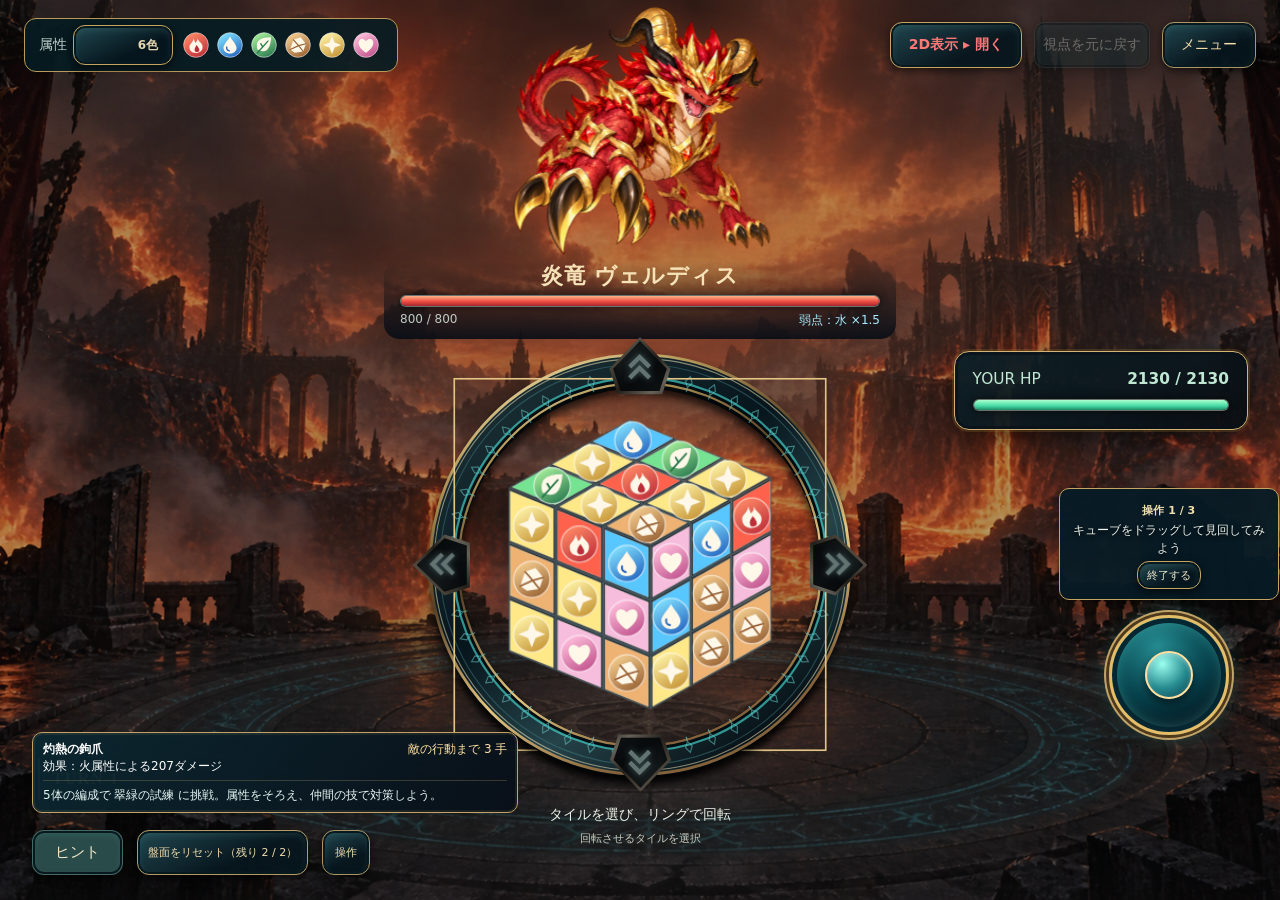
==== commit 347c1605: "Fit ring and trigger in viewport and enlarge cube glyphs" ====
--- a/index.html
+++ b/index.html
@@ -27,4 +27,4 @@
 <div class="actions"><button id="undo">1手戻す</button><button id="hint">ヒント</button><button id="rescue" title="1戦2回。手数消費なし。色を再生成し、妨害・一時変換を解除。HP・技の待ち時間は戻しません。">再配置 2 / 2</button><button id="passTurn" hidden>敵の手番へ</button><button id="reset">最初から遊ぶ</button></div><p id="boardProof" role="status" style="font-size:11px;line-height:1.7;color:#dbcca7;order:9"></p>
 <details class="obstacle-lab"><summary>試作ラボ：敵の妨害をすぐ試す</summary><p>手動テスト用です。敵の妨害設定がOFFでも、このボタンを押すと現在の盤面に妨害を発生させます。敵が自動で妨害するのは設定がONの場合だけです。</p><div><button data-obstacle="lock">ブロック固定</button><button data-obstacle="jam">お邪魔3個</button><button data-obstacle="seal">前面上段を封印</button><button data-obstacle="restrict">前面以外の攻撃禁止</button></div></details>
 <details><summary>遊び方・妨害ルール</summary><p>1手回すたびに自動で攻撃・回復・面の技を判定します。通常は3手目の判定終了後に敵が行動します。クロノで敵が行動するまでの手数を2手増やせます。技だけの使用は手数を消費しません。攻撃結果が確定するため「1手戻す」は使えません。</p><p>攻撃可能な面で同属性3個の縦・横1列がそろうと攻撃。1面9個は通常攻撃3倍（旧デモのみ5倍）。ノクスは闇1面で現在HP割合攻撃も追加。対象外の面・封印されたマスを含む列・お邪魔石は攻撃も消去もできません。</p><p>固定されたブロックを含む層は回転できません。お邪魔石（×）は回せますが攻撃不可。列の封印はマスの位置に残り、移動してきた属性にも作用します。固定・封印・面制限は2ターン、お邪魔は解除まで残ります。</p><p>リベラは全妨害を解除し、お邪魔を通常属性に変えます。アストラは基本条件・敵の面制限をこのターンだけ無視できますが、列の封印や固定は解除しません。今回の試作はダンジョンごとに1戦。設定変更・再開始でHPとクールタイムを初期化します。</p></details>
-</section></main><script src="engine.js?v=variable-cube-1"></script><script src="battle.js?v=even-lock-2"></script><script src="team.js?v=new-tactical-heroes-1"></script><script src="balance.js?v=combo-refill-1"></script><script src="portraits.js?v=simple-glyphs-2"></script><script src="game.js?v=effect-clock-4"></script><script src="lobby.js?v=variable-cube-1"></script><link rel="stylesheet" href="stick.css?v=orbit-trigger-10"><script src="stick.js?v=pointer-release-22"></script><script src="mobile-orbit.js?v=arena-2"></script><script src="menu.js?v=ring-ui-8"></script><script src="operation-help.js?v=ring-6"></script><link rel="stylesheet" href="arena.css?v=2"><script src="arena.js?v=1"></script><link rel="stylesheet" href="portrait.css?v=2"><script src="control-layout.js?v=1"></script><link rel="stylesheet" href="battle-feed.css?v=1"><script src="battle-feed.js?v=1"></script><link rel="stylesheet" href="ring-interface.css?v=2"><script src="ring-interface.js?v=2"></script></body></html>
+</section></main><script src="engine.js?v=variable-cube-1"></script><script src="battle.js?v=even-lock-2"></script><script src="team.js?v=new-tactical-heroes-1"></script><script src="balance.js?v=combo-refill-1"></script><script src="portraits.js?v=simple-glyphs-2"></script><script src="game.js?v=cube-icons-5"></script><script src="lobby.js?v=variable-cube-1"></script><link rel="stylesheet" href="stick.css?v=orbit-trigger-10"><script src="stick.js?v=cube-icons-23"></script><script src="mobile-orbit.js?v=arena-2"></script><script src="menu.js?v=ring-ui-8"></script><script src="operation-help.js?v=ring-6"></script><link rel="stylesheet" href="arena.css?v=2"><script src="arena.js?v=1"></script><link rel="stylesheet" href="portrait.css?v=2"><script src="control-layout.js?v=1"></script><link rel="stylesheet" href="battle-feed.css?v=1"><script src="battle-feed.js?v=1"></script><link rel="stylesheet" href="ring-interface.css?v=viewport-3"><script src="ring-interface.js?v=viewport-3"></script></body></html>
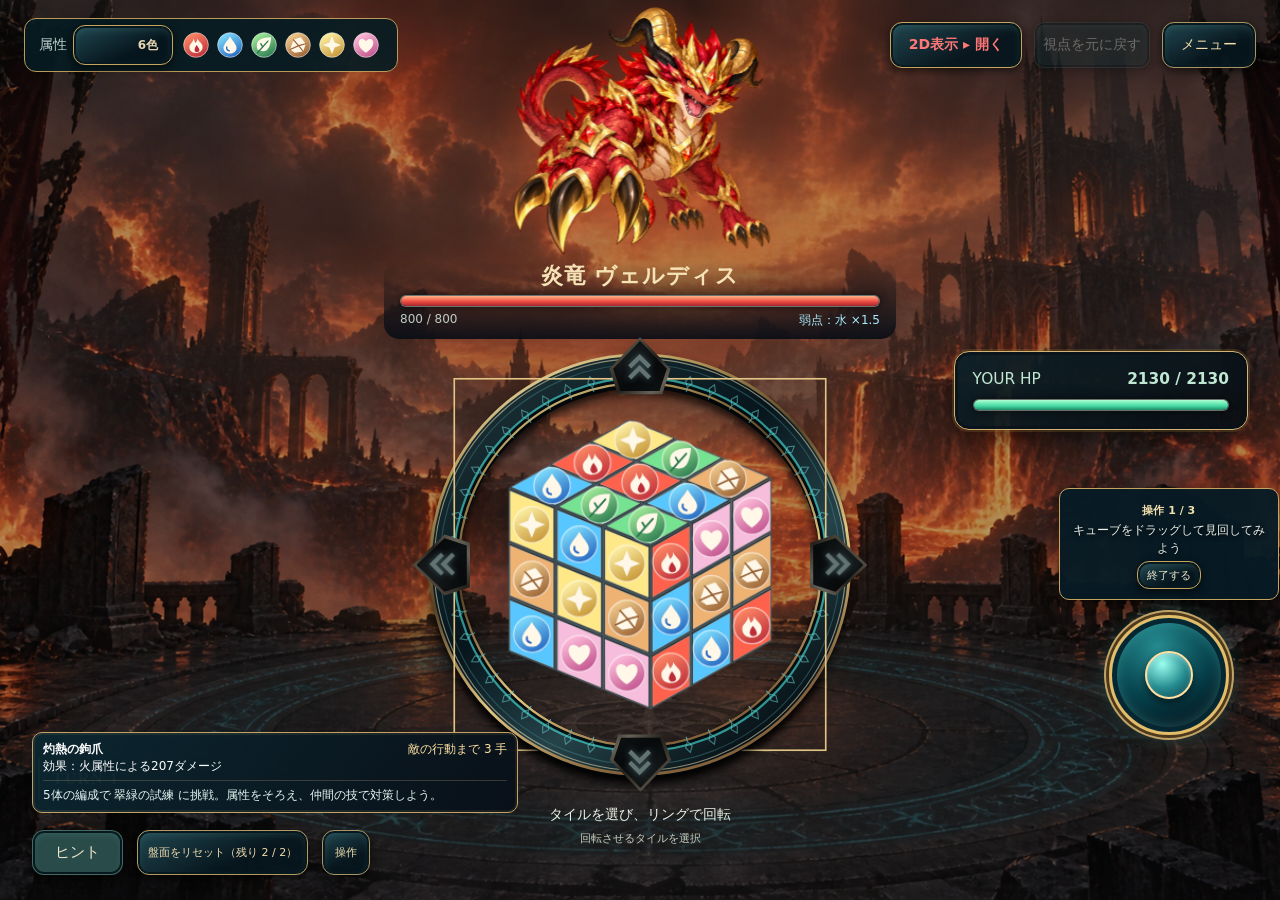
==== commit 15c602dd: "Dismiss completed operation guide on screen touch" ====
--- a/index.html
+++ b/index.html
@@ -27,4 +27,4 @@
 <div class="actions"><button id="undo">1手戻す</button><button id="hint">ヒント</button><button id="rescue" title="1戦2回。手数消費なし。色を再生成し、妨害・一時変換を解除。HP・技の待ち時間は戻しません。">再配置 2 / 2</button><button id="passTurn" hidden>敵の手番へ</button><button id="reset">最初から遊ぶ</button></div><p id="boardProof" role="status" style="font-size:11px;line-height:1.7;color:#dbcca7;order:9"></p>
 <details class="obstacle-lab"><summary>試作ラボ：敵の妨害をすぐ試す</summary><p>手動テスト用です。敵の妨害設定がOFFでも、このボタンを押すと現在の盤面に妨害を発生させます。敵が自動で妨害するのは設定がONの場合だけです。</p><div><button data-obstacle="lock">ブロック固定</button><button data-obstacle="jam">お邪魔3個</button><button data-obstacle="seal">前面上段を封印</button><button data-obstacle="restrict">前面以外の攻撃禁止</button></div></details>
 <details><summary>遊び方・妨害ルール</summary><p>1手回すたびに自動で攻撃・回復・面の技を判定します。通常は3手目の判定終了後に敵が行動します。クロノで敵が行動するまでの手数を2手増やせます。技だけの使用は手数を消費しません。攻撃結果が確定するため「1手戻す」は使えません。</p><p>攻撃可能な面で同属性3個の縦・横1列がそろうと攻撃。1面9個は通常攻撃3倍（旧デモのみ5倍）。ノクスは闇1面で現在HP割合攻撃も追加。対象外の面・封印されたマスを含む列・お邪魔石は攻撃も消去もできません。</p><p>固定されたブロックを含む層は回転できません。お邪魔石（×）は回せますが攻撃不可。列の封印はマスの位置に残り、移動してきた属性にも作用します。固定・封印・面制限は2ターン、お邪魔は解除まで残ります。</p><p>リベラは全妨害を解除し、お邪魔を通常属性に変えます。アストラは基本条件・敵の面制限をこのターンだけ無視できますが、列の封印や固定は解除しません。今回の試作はダンジョンごとに1戦。設定変更・再開始でHPとクールタイムを初期化します。</p></details>
-</section></main><script src="engine.js?v=variable-cube-1"></script><script src="battle.js?v=even-lock-2"></script><script src="team.js?v=new-tactical-heroes-1"></script><script src="balance.js?v=combo-refill-1"></script><script src="portraits.js?v=simple-glyphs-2"></script><script src="game.js?v=cube-icons-5"></script><script src="lobby.js?v=variable-cube-1"></script><link rel="stylesheet" href="stick.css?v=orbit-trigger-10"><script src="stick.js?v=cube-icons-23"></script><script src="mobile-orbit.js?v=arena-2"></script><script src="menu.js?v=ring-ui-8"></script><script src="operation-help.js?v=ring-6"></script><link rel="stylesheet" href="arena.css?v=2"><script src="arena.js?v=1"></script><link rel="stylesheet" href="portrait.css?v=2"><script src="control-layout.js?v=1"></script><link rel="stylesheet" href="battle-feed.css?v=1"><script src="battle-feed.js?v=1"></script><link rel="stylesheet" href="ring-interface.css?v=viewport-3"><script src="ring-interface.js?v=viewport-3"></script></body></html>
+</section></main><script src="engine.js?v=variable-cube-1"></script><script src="battle.js?v=even-lock-2"></script><script src="team.js?v=new-tactical-heroes-1"></script><script src="balance.js?v=combo-refill-1"></script><script src="portraits.js?v=simple-glyphs-2"></script><script src="game.js?v=cube-icons-5"></script><script src="lobby.js?v=variable-cube-1"></script><link rel="stylesheet" href="stick.css?v=orbit-trigger-10"><script src="stick.js?v=cube-icons-23"></script><script src="mobile-orbit.js?v=arena-2"></script><script src="menu.js?v=ring-ui-8"></script><script src="operation-help.js?v=touch-dismiss-7"></script><link rel="stylesheet" href="arena.css?v=2"><script src="arena.js?v=1"></script><link rel="stylesheet" href="portrait.css?v=2"><script src="control-layout.js?v=1"></script><link rel="stylesheet" href="battle-feed.css?v=1"><script src="battle-feed.js?v=1"></script><link rel="stylesheet" href="ring-interface.css?v=viewport-3"><script src="ring-interface.js?v=viewport-3"></script></body></html>
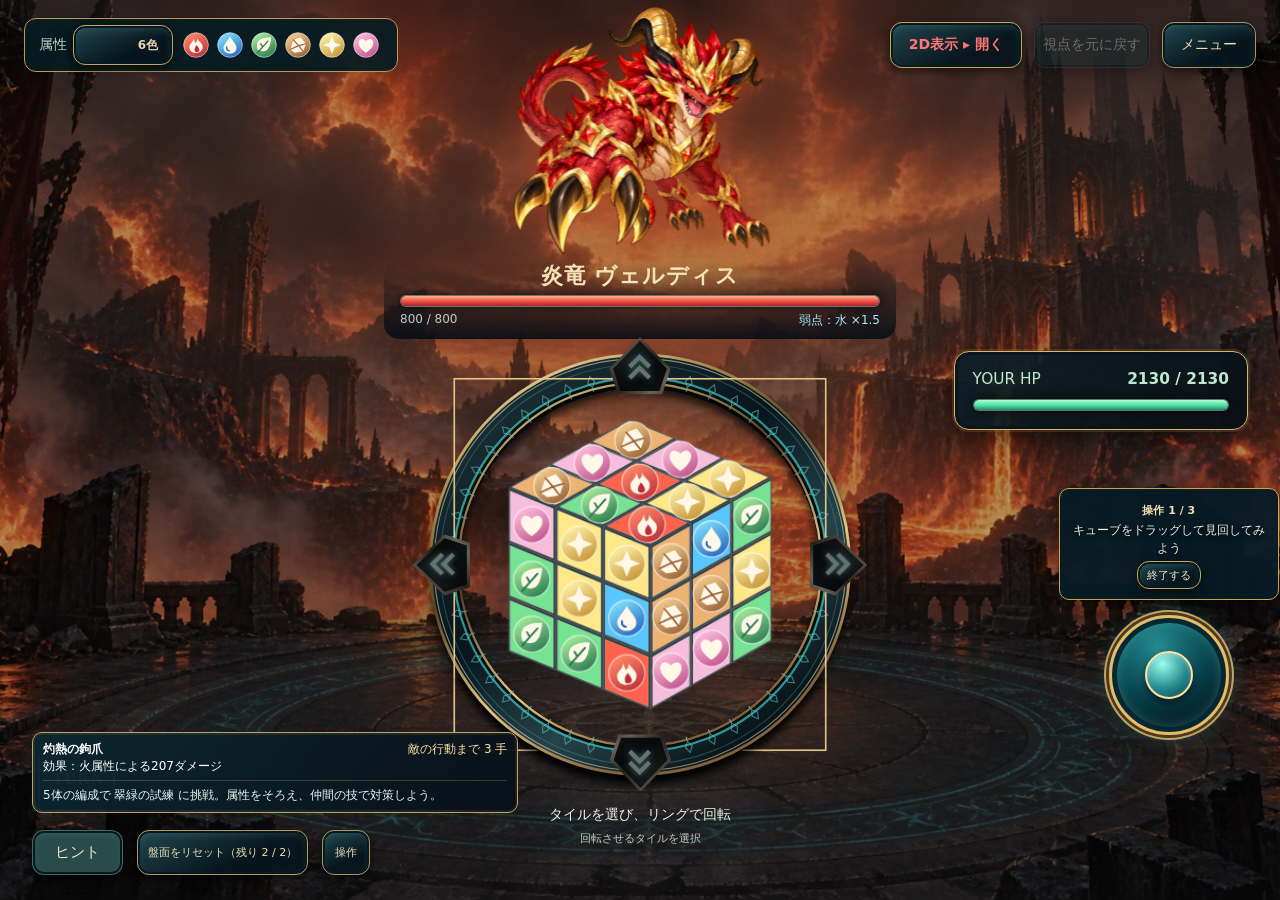
==== commit fc05ce34: "Keep cube orientation after vertical view drag" ====
--- a/index.html
+++ b/index.html
@@ -27,4 +27,4 @@
 <div class="actions"><button id="undo">1手戻す</button><button id="hint">ヒント</button><button id="rescue" title="1戦2回。手数消費なし。色を再生成し、妨害・一時変換を解除。HP・技の待ち時間は戻しません。">再配置 2 / 2</button><button id="passTurn" hidden>敵の手番へ</button><button id="reset">最初から遊ぶ</button></div><p id="boardProof" role="status" style="font-size:11px;line-height:1.7;color:#dbcca7;order:9"></p>
 <details class="obstacle-lab"><summary>試作ラボ：敵の妨害をすぐ試す</summary><p>手動テスト用です。敵の妨害設定がOFFでも、このボタンを押すと現在の盤面に妨害を発生させます。敵が自動で妨害するのは設定がONの場合だけです。</p><div><button data-obstacle="lock">ブロック固定</button><button data-obstacle="jam">お邪魔3個</button><button data-obstacle="seal">前面上段を封印</button><button data-obstacle="restrict">前面以外の攻撃禁止</button></div></details>
 <details><summary>遊び方・妨害ルール</summary><p>1手回すたびに自動で攻撃・回復・面の技を判定します。通常は3手目の判定終了後に敵が行動します。クロノで敵が行動するまでの手数を2手増やせます。技だけの使用は手数を消費しません。攻撃結果が確定するため「1手戻す」は使えません。</p><p>攻撃可能な面で同属性3個の縦・横1列がそろうと攻撃。1面9個は通常攻撃3倍（旧デモのみ5倍）。ノクスは闇1面で現在HP割合攻撃も追加。対象外の面・封印されたマスを含む列・お邪魔石は攻撃も消去もできません。</p><p>固定されたブロックを含む層は回転できません。お邪魔石（×）は回せますが攻撃不可。列の封印はマスの位置に残り、移動してきた属性にも作用します。固定・封印・面制限は2ターン、お邪魔は解除まで残ります。</p><p>リベラは全妨害を解除し、お邪魔を通常属性に変えます。アストラは基本条件・敵の面制限をこのターンだけ無視できますが、列の封印や固定は解除しません。今回の試作はダンジョンごとに1戦。設定変更・再開始でHPとクールタイムを初期化します。</p></details>
-</section></main><script src="engine.js?v=variable-cube-1"></script><script src="battle.js?v=even-lock-2"></script><script src="team.js?v=new-tactical-heroes-1"></script><script src="balance.js?v=combo-refill-1"></script><script src="portraits.js?v=simple-glyphs-2"></script><script src="game.js?v=cube-icons-5"></script><script src="lobby.js?v=variable-cube-1"></script><link rel="stylesheet" href="stick.css?v=orbit-trigger-10"><script src="stick.js?v=cube-icons-23"></script><script src="mobile-orbit.js?v=arena-2"></script><script src="menu.js?v=ring-ui-8"></script><script src="operation-help.js?v=touch-dismiss-7"></script><link rel="stylesheet" href="arena.css?v=2"><script src="arena.js?v=1"></script><link rel="stylesheet" href="portrait.css?v=2"><script src="control-layout.js?v=1"></script><link rel="stylesheet" href="battle-feed.css?v=1"><script src="battle-feed.js?v=1"></script><link rel="stylesheet" href="ring-interface.css?v=viewport-3"><script src="ring-interface.js?v=viewport-3"></script></body></html>
+</section></main><script src="engine.js?v=variable-cube-1"></script><script src="battle.js?v=even-lock-2"></script><script src="team.js?v=new-tactical-heroes-1"></script><script src="balance.js?v=combo-refill-1"></script><script src="portraits.js?v=simple-glyphs-2"></script><script src="game.js?v=cube-icons-5"></script><script src="lobby.js?v=variable-cube-1"></script><link rel="stylesheet" href="stick.css?v=orbit-trigger-10"><script src="stick.js?v=view-direction-24"></script><script src="mobile-orbit.js?v=arena-2"></script><script src="menu.js?v=ring-ui-8"></script><script src="operation-help.js?v=touch-dismiss-7"></script><link rel="stylesheet" href="arena.css?v=2"><script src="arena.js?v=1"></script><link rel="stylesheet" href="portrait.css?v=2"><script src="control-layout.js?v=1"></script><link rel="stylesheet" href="battle-feed.css?v=1"><script src="battle-feed.js?v=1"></script><link rel="stylesheet" href="ring-interface.css?v=viewport-3"><script src="ring-interface.js?v=viewport-3"></script></body></html>
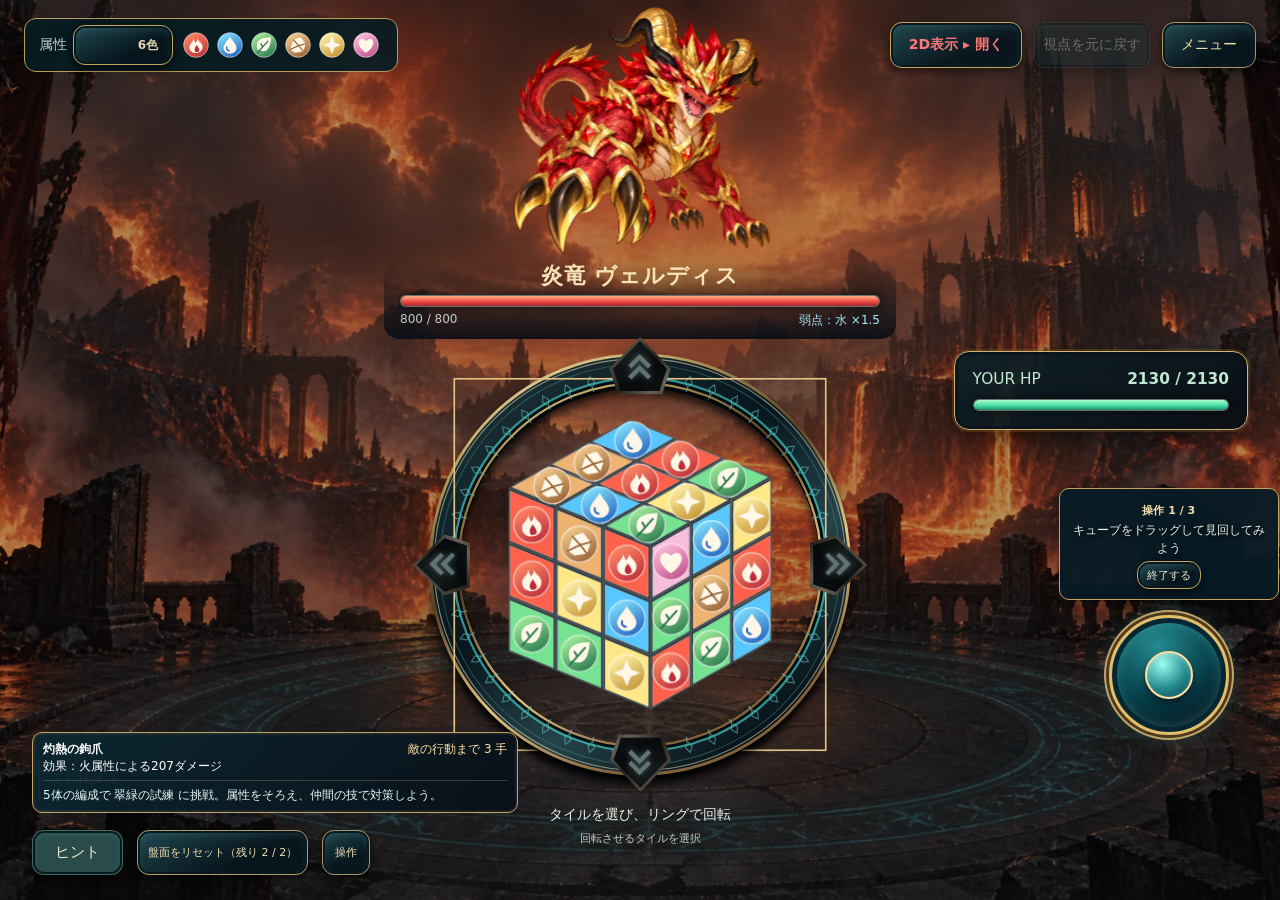
==== commit 3d3f66ed: "Restore mobile monster and cube prominence without hiding controls" ====
--- a/index.html
+++ b/index.html
@@ -27,4 +27,4 @@
 <div class="actions"><button id="undo">1手戻す</button><button id="hint">ヒント</button><button id="rescue" title="1戦2回。手数消費なし。色を再生成し、妨害・一時変換を解除。HP・技の待ち時間は戻しません。">再配置 2 / 2</button><button id="passTurn" hidden>敵の手番へ</button><button id="reset">最初から遊ぶ</button></div><p id="boardProof" role="status" style="font-size:11px;line-height:1.7;color:#dbcca7;order:9"></p>
 <details class="obstacle-lab"><summary>試作ラボ：敵の妨害をすぐ試す</summary><p>手動テスト用です。敵の妨害設定がOFFでも、このボタンを押すと現在の盤面に妨害を発生させます。敵が自動で妨害するのは設定がONの場合だけです。</p><div><button data-obstacle="lock">ブロック固定</button><button data-obstacle="jam">お邪魔3個</button><button data-obstacle="seal">前面上段を封印</button><button data-obstacle="restrict">前面以外の攻撃禁止</button></div></details>
 <details><summary>遊び方・妨害ルール</summary><p>1手回すたびに自動で攻撃・回復・面の技を判定します。通常は3手目の判定終了後に敵が行動します。クロノで敵が行動するまでの手数を2手増やせます。技だけの使用は手数を消費しません。攻撃結果が確定するため「1手戻す」は使えません。</p><p>攻撃可能な面で同属性3個の縦・横1列がそろうと攻撃。1面9個は通常攻撃3倍（旧デモのみ5倍）。ノクスは闇1面で現在HP割合攻撃も追加。対象外の面・封印されたマスを含む列・お邪魔石は攻撃も消去もできません。</p><p>固定されたブロックを含む層は回転できません。お邪魔石（×）は回せますが攻撃不可。列の封印はマスの位置に残り、移動してきた属性にも作用します。固定・封印・面制限は2ターン、お邪魔は解除まで残ります。</p><p>リベラは全妨害を解除し、お邪魔を通常属性に変えます。アストラは基本条件・敵の面制限をこのターンだけ無視できますが、列の封印や固定は解除しません。今回の試作はダンジョンごとに1戦。設定変更・再開始でHPとクールタイムを初期化します。</p></details>
-</section></main><script src="engine.js?v=variable-cube-1"></script><script src="battle.js?v=even-lock-2"></script><script src="team.js?v=new-tactical-heroes-1"></script><script src="balance.js?v=combo-refill-1"></script><script src="portraits.js?v=simple-glyphs-2"></script><script src="game.js?v=cube-icons-5"></script><script src="lobby.js?v=variable-cube-1"></script><link rel="stylesheet" href="stick.css?v=orbit-trigger-10"><script src="stick.js?v=view-direction-24"></script><script src="mobile-orbit.js?v=arena-2"></script><script src="menu.js?v=ring-ui-8"></script><script src="operation-help.js?v=touch-dismiss-7"></script><link rel="stylesheet" href="arena.css?v=2"><script src="arena.js?v=1"></script><link rel="stylesheet" href="portrait.css?v=2"><script src="control-layout.js?v=1"></script><link rel="stylesheet" href="battle-feed.css?v=1"><script src="battle-feed.js?v=1"></script><link rel="stylesheet" href="ring-interface.css?v=viewport-3"><script src="ring-interface.js?v=viewport-3"></script></body></html>
+</section></main><script src="engine.js?v=variable-cube-1"></script><script src="battle.js?v=even-lock-2"></script><script src="team.js?v=new-tactical-heroes-1"></script><script src="balance.js?v=combo-refill-1"></script><script src="portraits.js?v=simple-glyphs-2"></script><script src="game.js?v=cube-icons-5"></script><script src="lobby.js?v=variable-cube-1"></script><link rel="stylesheet" href="stick.css?v=orbit-trigger-10"><script src="stick.js?v=view-direction-24"></script><script src="mobile-orbit.js?v=arena-2"></script><script src="menu.js?v=ring-ui-8"></script><script src="operation-help.js?v=touch-dismiss-7"></script><link rel="stylesheet" href="arena.css?v=2"><script src="arena.js?v=1"></script><link rel="stylesheet" href="portrait.css?v=2"><script src="control-layout.js?v=1"></script><link rel="stylesheet" href="battle-feed.css?v=1"><script src="battle-feed.js?v=1"></script><link rel="stylesheet" href="ring-interface.css?v=mobile-size-4"><script src="ring-interface.js?v=viewport-3"></script></body></html>
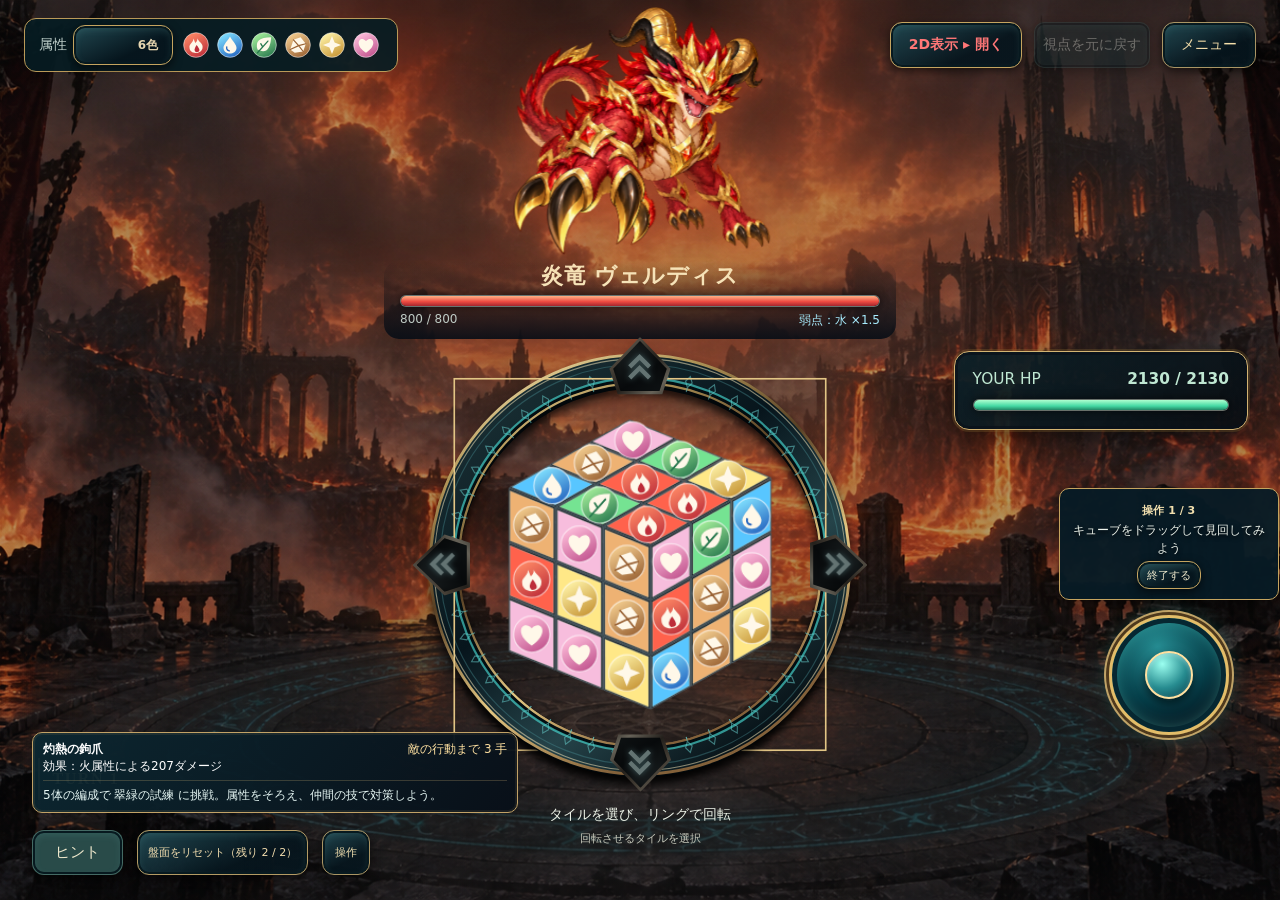
==== commit 5ff8fea4: "Prevent mobile battle introduction text from clipping mid-line" ====
--- a/index.html
+++ b/index.html
@@ -27,4 +27,4 @@
 <div class="actions"><button id="undo">1手戻す</button><button id="hint">ヒント</button><button id="rescue" title="1戦2回。手数消費なし。色を再生成し、妨害・一時変換を解除。HP・技の待ち時間は戻しません。">再配置 2 / 2</button><button id="passTurn" hidden>敵の手番へ</button><button id="reset">最初から遊ぶ</button></div><p id="boardProof" role="status" style="font-size:11px;line-height:1.7;color:#dbcca7;order:9"></p>
 <details class="obstacle-lab"><summary>試作ラボ：敵の妨害をすぐ試す</summary><p>手動テスト用です。敵の妨害設定がOFFでも、このボタンを押すと現在の盤面に妨害を発生させます。敵が自動で妨害するのは設定がONの場合だけです。</p><div><button data-obstacle="lock">ブロック固定</button><button data-obstacle="jam">お邪魔3個</button><button data-obstacle="seal">前面上段を封印</button><button data-obstacle="restrict">前面以外の攻撃禁止</button></div></details>
 <details><summary>遊び方・妨害ルール</summary><p>1手回すたびに自動で攻撃・回復・面の技を判定します。通常は3手目の判定終了後に敵が行動します。クロノで敵が行動するまでの手数を2手増やせます。技だけの使用は手数を消費しません。攻撃結果が確定するため「1手戻す」は使えません。</p><p>攻撃可能な面で同属性3個の縦・横1列がそろうと攻撃。1面9個は通常攻撃3倍（旧デモのみ5倍）。ノクスは闇1面で現在HP割合攻撃も追加。対象外の面・封印されたマスを含む列・お邪魔石は攻撃も消去もできません。</p><p>固定されたブロックを含む層は回転できません。お邪魔石（×）は回せますが攻撃不可。列の封印はマスの位置に残り、移動してきた属性にも作用します。固定・封印・面制限は2ターン、お邪魔は解除まで残ります。</p><p>リベラは全妨害を解除し、お邪魔を通常属性に変えます。アストラは基本条件・敵の面制限をこのターンだけ無視できますが、列の封印や固定は解除しません。今回の試作はダンジョンごとに1戦。設定変更・再開始でHPとクールタイムを初期化します。</p></details>
-</section></main><script src="engine.js?v=variable-cube-1"></script><script src="battle.js?v=even-lock-2"></script><script src="team.js?v=new-tactical-heroes-1"></script><script src="balance.js?v=combo-refill-1"></script><script src="portraits.js?v=simple-glyphs-2"></script><script src="game.js?v=cube-icons-5"></script><script src="lobby.js?v=variable-cube-1"></script><link rel="stylesheet" href="stick.css?v=orbit-trigger-10"><script src="stick.js?v=view-direction-24"></script><script src="mobile-orbit.js?v=arena-2"></script><script src="menu.js?v=ring-ui-8"></script><script src="operation-help.js?v=touch-dismiss-7"></script><link rel="stylesheet" href="arena.css?v=2"><script src="arena.js?v=1"></script><link rel="stylesheet" href="portrait.css?v=2"><script src="control-layout.js?v=1"></script><link rel="stylesheet" href="battle-feed.css?v=1"><script src="battle-feed.js?v=1"></script><link rel="stylesheet" href="ring-interface.css?v=mobile-size-4"><script src="ring-interface.js?v=viewport-3"></script></body></html>
+</section></main><script src="engine.js?v=variable-cube-1"></script><script src="battle.js?v=even-lock-2"></script><script src="team.js?v=new-tactical-heroes-1"></script><script src="balance.js?v=combo-refill-1"></script><script src="portraits.js?v=simple-glyphs-2"></script><script src="game.js?v=cube-icons-5"></script><script src="lobby.js?v=variable-cube-1"></script><link rel="stylesheet" href="stick.css?v=orbit-trigger-10"><script src="stick.js?v=view-direction-24"></script><script src="mobile-orbit.js?v=arena-2"></script><script src="menu.js?v=ring-ui-8"></script><script src="operation-help.js?v=touch-dismiss-7"></script><link rel="stylesheet" href="arena.css?v=2"><script src="arena.js?v=1"></script><link rel="stylesheet" href="portrait.css?v=2"><script src="control-layout.js?v=1"></script><link rel="stylesheet" href="battle-feed.css?v=1"><script src="battle-feed.js?v=1"></script><link rel="stylesheet" href="ring-interface.css?v=readable-log-5"><script src="ring-interface.js?v=viewport-3"></script></body></html>
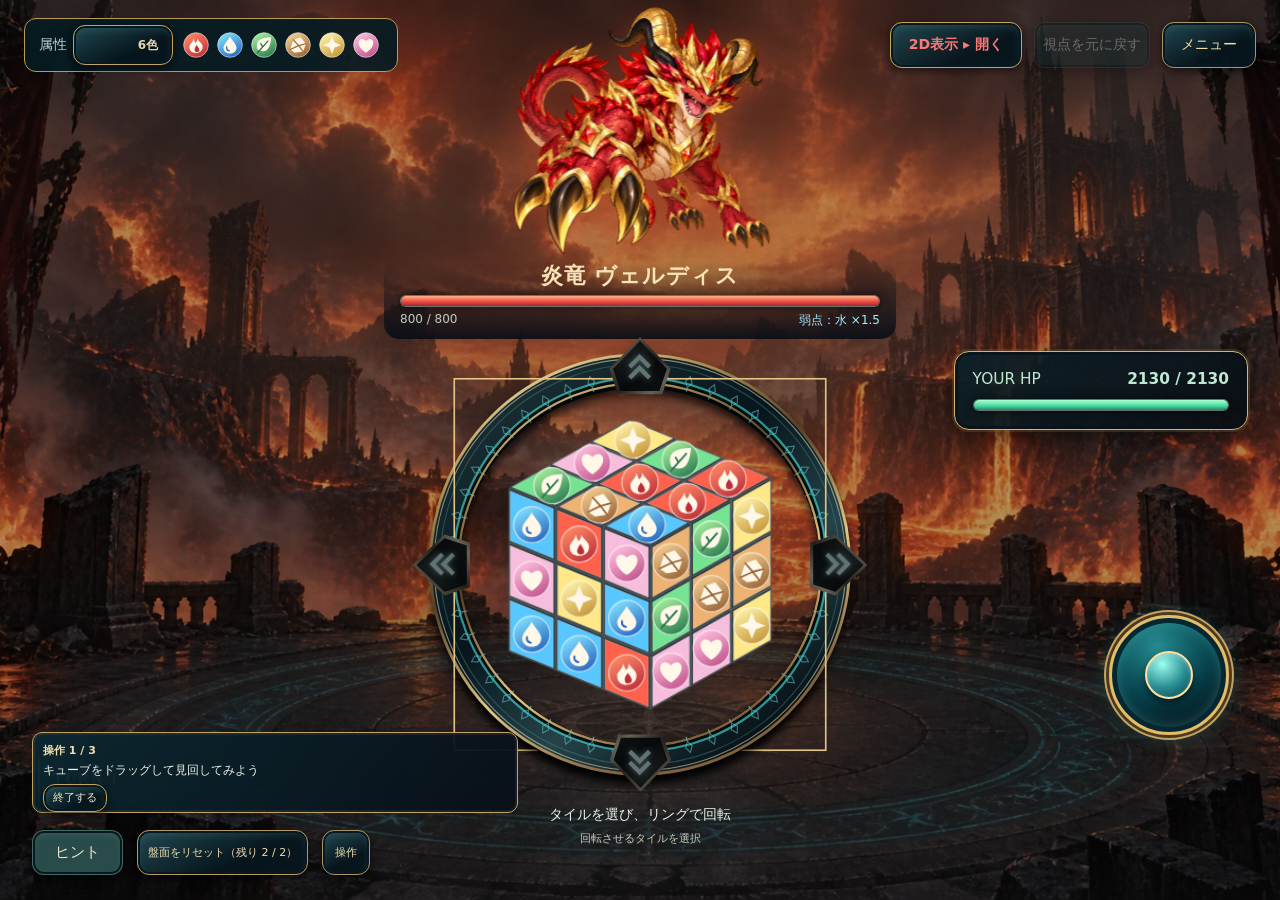
==== commit 07579fab: "Integrate tutorial into existing battle readout without duplicate frame" ====
--- a/index.html
+++ b/index.html
@@ -27,4 +27,4 @@
 <div class="actions"><button id="undo">1手戻す</button><button id="hint">ヒント</button><button id="rescue" title="1戦2回。手数消費なし。色を再生成し、妨害・一時変換を解除。HP・技の待ち時間は戻しません。">再配置 2 / 2</button><button id="passTurn" hidden>敵の手番へ</button><button id="reset">最初から遊ぶ</button></div><p id="boardProof" role="status" style="font-size:11px;line-height:1.7;color:#dbcca7;order:9"></p>
 <details class="obstacle-lab"><summary>試作ラボ：敵の妨害をすぐ試す</summary><p>手動テスト用です。敵の妨害設定がOFFでも、このボタンを押すと現在の盤面に妨害を発生させます。敵が自動で妨害するのは設定がONの場合だけです。</p><div><button data-obstacle="lock">ブロック固定</button><button data-obstacle="jam">お邪魔3個</button><button data-obstacle="seal">前面上段を封印</button><button data-obstacle="restrict">前面以外の攻撃禁止</button></div></details>
 <details><summary>遊び方・妨害ルール</summary><p>1手回すたびに自動で攻撃・回復・面の技を判定します。通常は3手目の判定終了後に敵が行動します。クロノで敵が行動するまでの手数を2手増やせます。技だけの使用は手数を消費しません。攻撃結果が確定するため「1手戻す」は使えません。</p><p>攻撃可能な面で同属性3個の縦・横1列がそろうと攻撃。1面9個は通常攻撃3倍（旧デモのみ5倍）。ノクスは闇1面で現在HP割合攻撃も追加。対象外の面・封印されたマスを含む列・お邪魔石は攻撃も消去もできません。</p><p>固定されたブロックを含む層は回転できません。お邪魔石（×）は回せますが攻撃不可。列の封印はマスの位置に残り、移動してきた属性にも作用します。固定・封印・面制限は2ターン、お邪魔は解除まで残ります。</p><p>リベラは全妨害を解除し、お邪魔を通常属性に変えます。アストラは基本条件・敵の面制限をこのターンだけ無視できますが、列の封印や固定は解除しません。今回の試作はダンジョンごとに1戦。設定変更・再開始でHPとクールタイムを初期化します。</p></details>
-</section></main><script src="engine.js?v=variable-cube-1"></script><script src="battle.js?v=even-lock-2"></script><script src="team.js?v=new-tactical-heroes-1"></script><script src="balance.js?v=combo-refill-1"></script><script src="portraits.js?v=simple-glyphs-2"></script><script src="game.js?v=cube-icons-5"></script><script src="lobby.js?v=variable-cube-1"></script><link rel="stylesheet" href="stick.css?v=orbit-trigger-10"><script src="stick.js?v=view-direction-24"></script><script src="mobile-orbit.js?v=arena-2"></script><script src="menu.js?v=ring-ui-8"></script><script src="operation-help.js?v=touch-dismiss-7"></script><link rel="stylesheet" href="arena.css?v=2"><script src="arena.js?v=1"></script><link rel="stylesheet" href="portrait.css?v=2"><script src="control-layout.js?v=1"></script><link rel="stylesheet" href="battle-feed.css?v=1"><script src="battle-feed.js?v=1"></script><link rel="stylesheet" href="ring-interface.css?v=readable-log-5"><script src="ring-interface.js?v=viewport-3"></script></body></html>
+</section></main><script src="engine.js?v=variable-cube-1"></script><script src="battle.js?v=even-lock-2"></script><script src="team.js?v=new-tactical-heroes-1"></script><script src="balance.js?v=combo-refill-1"></script><script src="portraits.js?v=simple-glyphs-2"></script><script src="game.js?v=cube-icons-5"></script><script src="lobby.js?v=variable-cube-1"></script><link rel="stylesheet" href="stick.css?v=orbit-trigger-10"><script src="stick.js?v=view-direction-24"></script><script src="mobile-orbit.js?v=arena-2"></script><script src="menu.js?v=ring-ui-8"></script><script src="operation-help.js?v=touch-dismiss-7"></script><link rel="stylesheet" href="arena.css?v=2"><script src="arena.js?v=1"></script><link rel="stylesheet" href="portrait.css?v=2"><script src="control-layout.js?v=1"></script><link rel="stylesheet" href="battle-feed.css?v=coach-2"><script src="battle-feed.js?v=coach-2"></script><link rel="stylesheet" href="ring-interface.css?v=readable-log-5"><script src="ring-interface.js?v=viewport-3"></script></body></html>
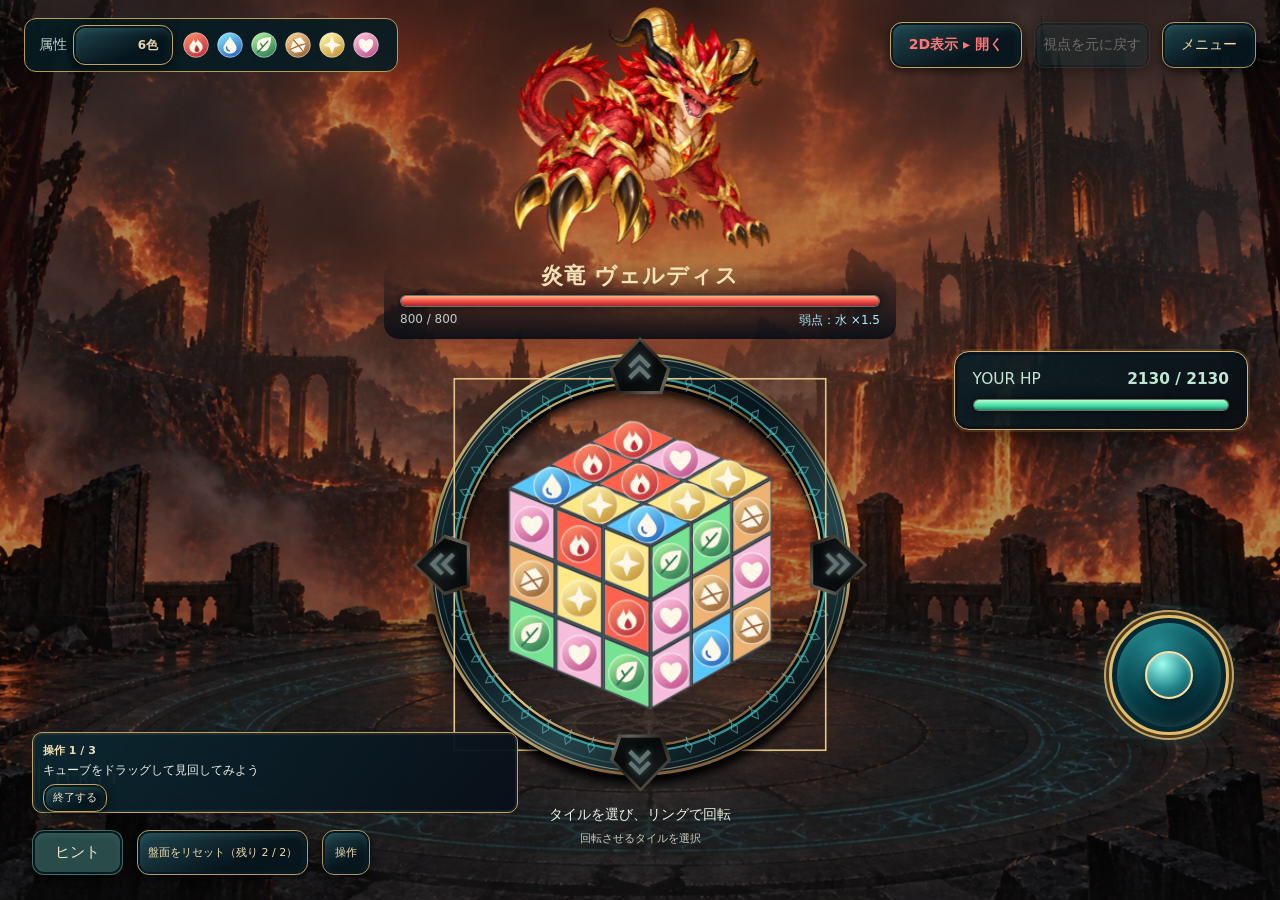
==== commit ae36e3ec: "Highlight camera-facing cube face in 2D orbit map" ====
--- a/index.html
+++ b/index.html
@@ -27,4 +27,4 @@
 <div class="actions"><button id="undo">1手戻す</button><button id="hint">ヒント</button><button id="rescue" title="1戦2回。手数消費なし。色を再生成し、妨害・一時変換を解除。HP・技の待ち時間は戻しません。">再配置 2 / 2</button><button id="passTurn" hidden>敵の手番へ</button><button id="reset">最初から遊ぶ</button></div><p id="boardProof" role="status" style="font-size:11px;line-height:1.7;color:#dbcca7;order:9"></p>
 <details class="obstacle-lab"><summary>試作ラボ：敵の妨害をすぐ試す</summary><p>手動テスト用です。敵の妨害設定がOFFでも、このボタンを押すと現在の盤面に妨害を発生させます。敵が自動で妨害するのは設定がONの場合だけです。</p><div><button data-obstacle="lock">ブロック固定</button><button data-obstacle="jam">お邪魔3個</button><button data-obstacle="seal">前面上段を封印</button><button data-obstacle="restrict">前面以外の攻撃禁止</button></div></details>
 <details><summary>遊び方・妨害ルール</summary><p>1手回すたびに自動で攻撃・回復・面の技を判定します。通常は3手目の判定終了後に敵が行動します。クロノで敵が行動するまでの手数を2手増やせます。技だけの使用は手数を消費しません。攻撃結果が確定するため「1手戻す」は使えません。</p><p>攻撃可能な面で同属性3個の縦・横1列がそろうと攻撃。1面9個は通常攻撃3倍（旧デモのみ5倍）。ノクスは闇1面で現在HP割合攻撃も追加。対象外の面・封印されたマスを含む列・お邪魔石は攻撃も消去もできません。</p><p>固定されたブロックを含む層は回転できません。お邪魔石（×）は回せますが攻撃不可。列の封印はマスの位置に残り、移動してきた属性にも作用します。固定・封印・面制限は2ターン、お邪魔は解除まで残ります。</p><p>リベラは全妨害を解除し、お邪魔を通常属性に変えます。アストラは基本条件・敵の面制限をこのターンだけ無視できますが、列の封印や固定は解除しません。今回の試作はダンジョンごとに1戦。設定変更・再開始でHPとクールタイムを初期化します。</p></details>
-</section></main><script src="engine.js?v=variable-cube-1"></script><script src="battle.js?v=even-lock-2"></script><script src="team.js?v=new-tactical-heroes-1"></script><script src="balance.js?v=combo-refill-1"></script><script src="portraits.js?v=simple-glyphs-2"></script><script src="game.js?v=cube-icons-5"></script><script src="lobby.js?v=variable-cube-1"></script><link rel="stylesheet" href="stick.css?v=orbit-trigger-10"><script src="stick.js?v=view-direction-24"></script><script src="mobile-orbit.js?v=arena-2"></script><script src="menu.js?v=ring-ui-8"></script><script src="operation-help.js?v=touch-dismiss-7"></script><link rel="stylesheet" href="arena.css?v=2"><script src="arena.js?v=1"></script><link rel="stylesheet" href="portrait.css?v=2"><script src="control-layout.js?v=1"></script><link rel="stylesheet" href="battle-feed.css?v=coach-2"><script src="battle-feed.js?v=coach-2"></script><link rel="stylesheet" href="ring-interface.css?v=readable-log-5"><script src="ring-interface.js?v=viewport-3"></script></body></html>
+</section></main><script src="engine.js?v=variable-cube-1"></script><script src="battle.js?v=even-lock-2"></script><script src="team.js?v=new-tactical-heroes-1"></script><script src="balance.js?v=combo-refill-1"></script><script src="portraits.js?v=simple-glyphs-2"></script><script src="game.js?v=cube-icons-5"></script><script src="lobby.js?v=variable-cube-1"></script><link rel="stylesheet" href="stick.css?v=orbit-trigger-10"><script src="stick.js?v=view-direction-24"></script><script src="mobile-orbit.js?v=front-face-3"></script><script src="menu.js?v=ring-ui-8"></script><script src="operation-help.js?v=touch-dismiss-7"></script><link rel="stylesheet" href="arena.css?v=2"><script src="arena.js?v=1"></script><link rel="stylesheet" href="portrait.css?v=2"><script src="control-layout.js?v=1"></script><link rel="stylesheet" href="battle-feed.css?v=coach-2"><script src="battle-feed.js?v=coach-2"></script><link rel="stylesheet" href="ring-interface.css?v=readable-log-5"><script src="ring-interface.js?v=viewport-3"></script></body></html>
